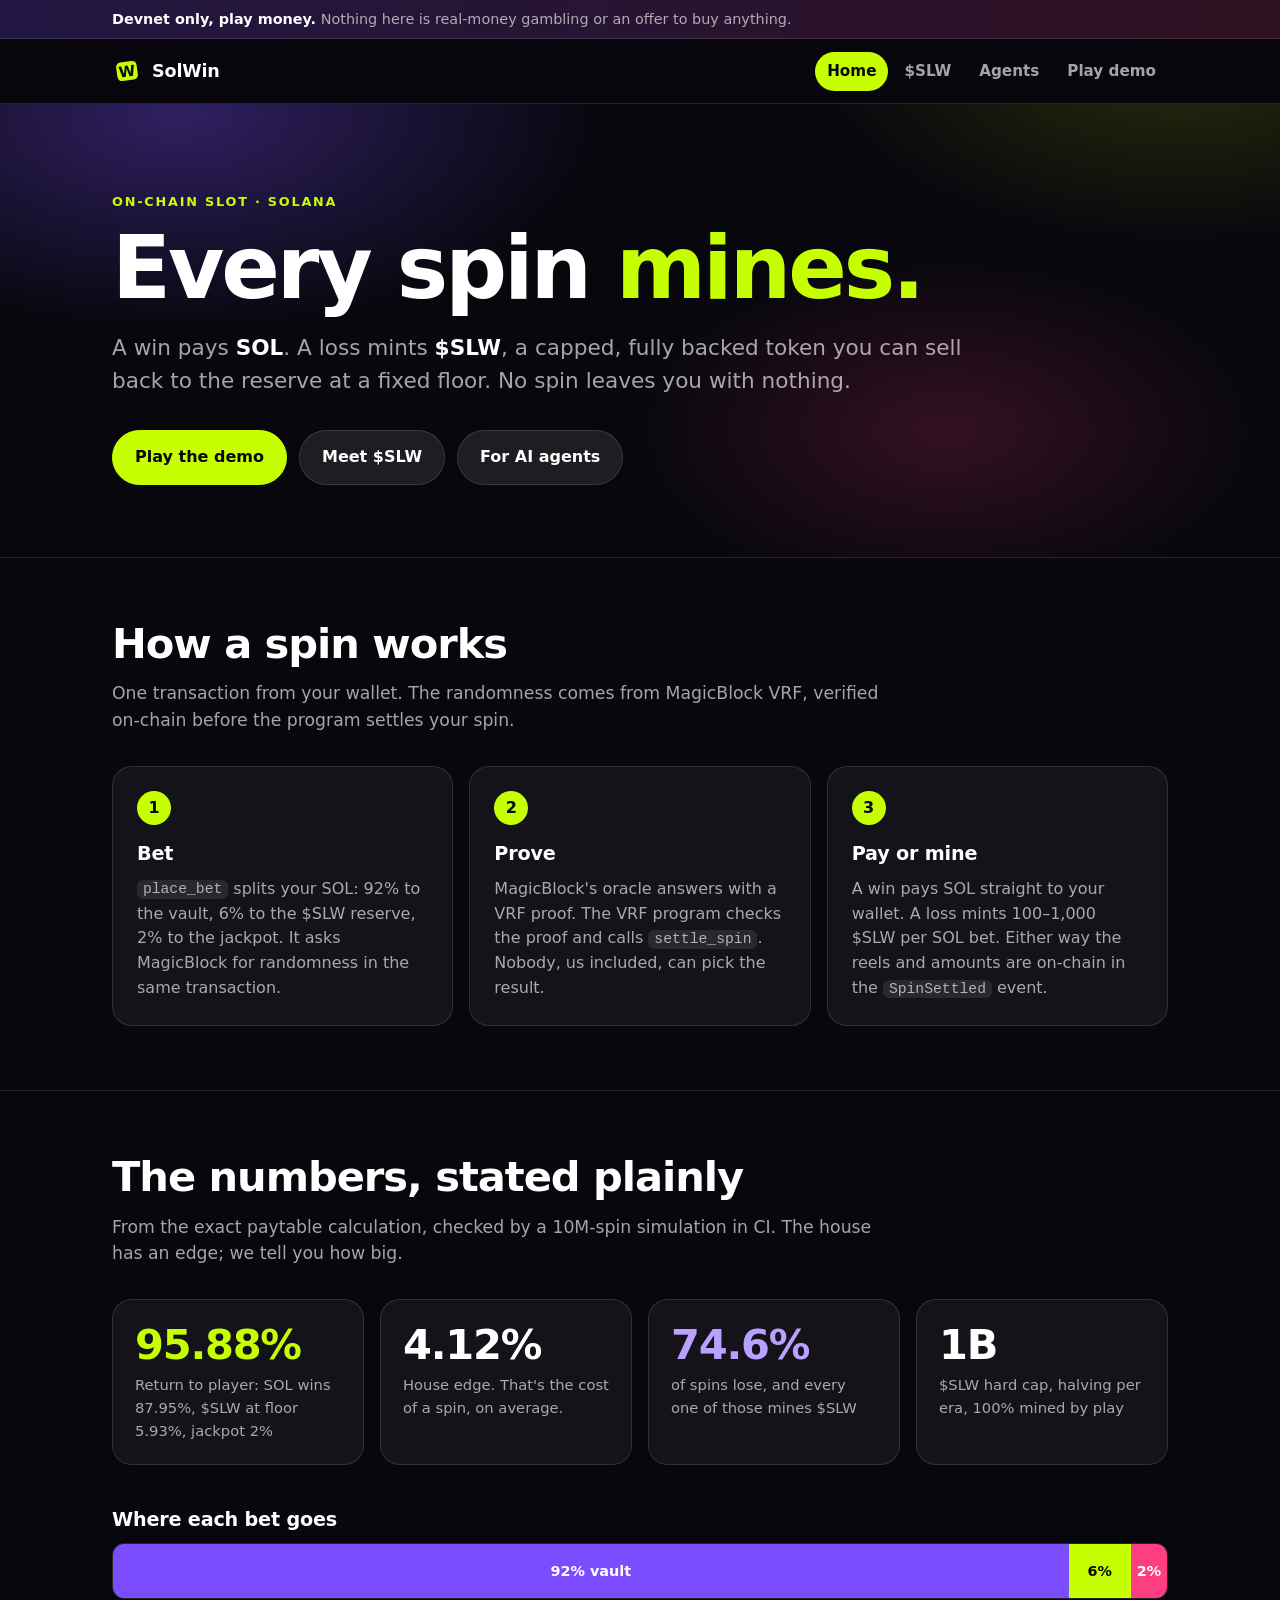
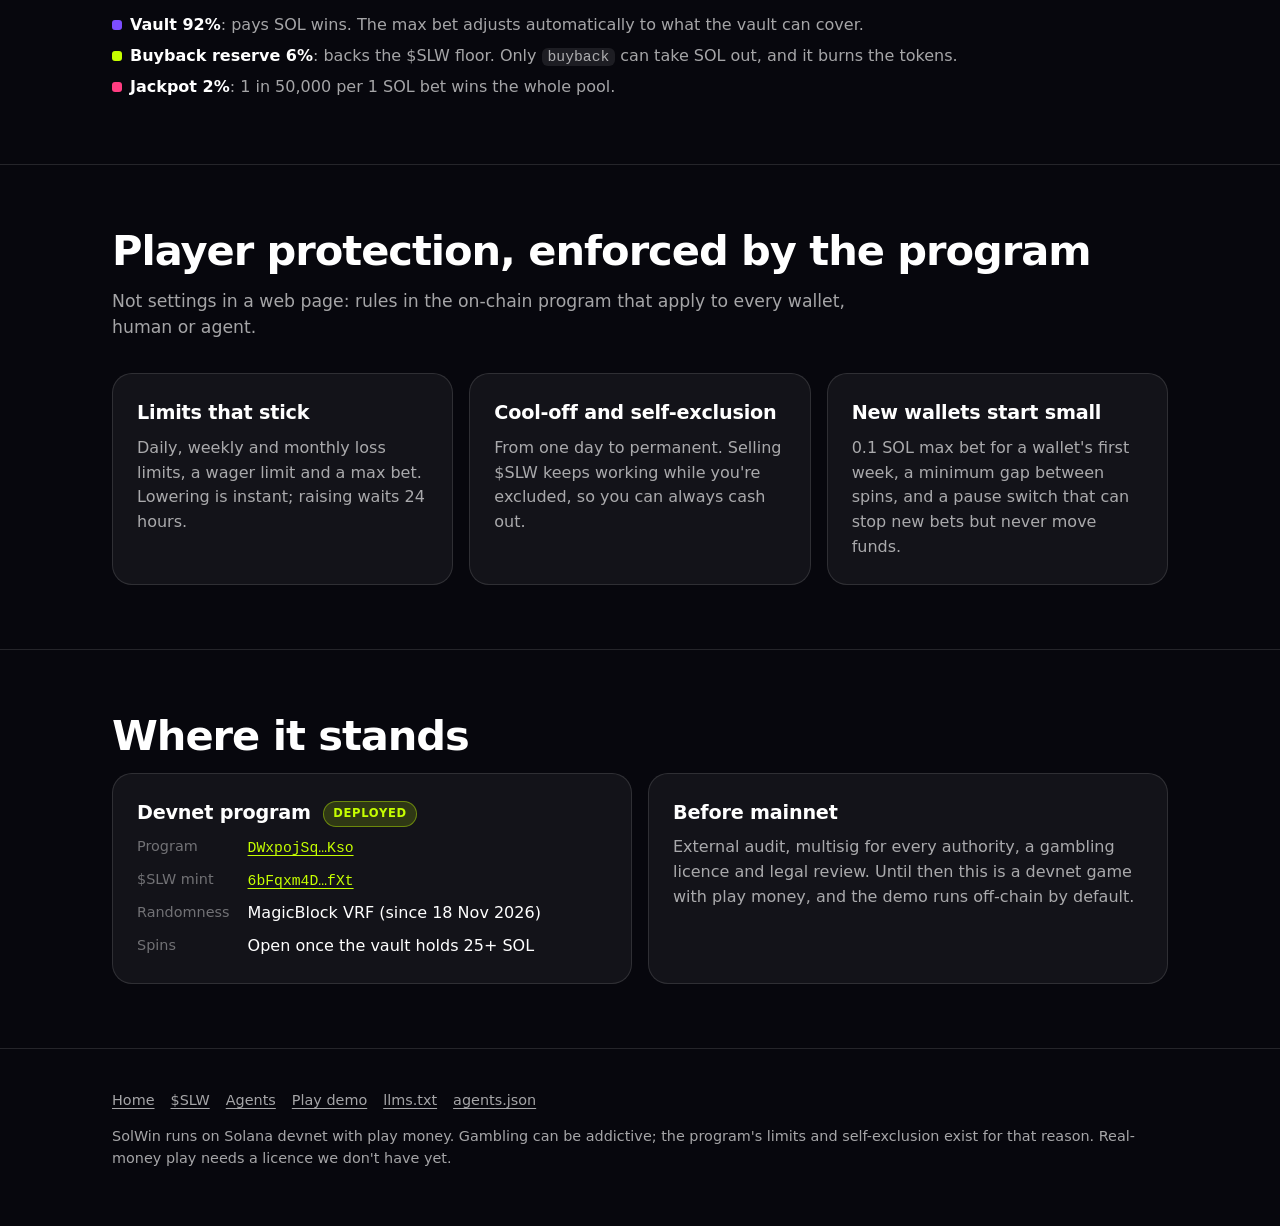
==== index.html @ e2850c78 "Publish site (source 4908f3ce13cc37ffd0c1a1c1e9f17c0793a8e800)" ====
<!doctype html>
<html lang="en">
<head>
  <meta charset="utf-8">
  <meta name="viewport" content="width=device-width, initial-scale=1">
  <meta http-equiv="Content-Security-Policy" content="default-src 'none'; script-src 'self'; style-src 'self'; img-src 'self' data:; connect-src https://api.devnet.solana.com; manifest-src 'self'; base-uri 'none'; form-action 'none'; object-src 'none'">
  <meta name="referrer" content="no-referrer">
  <title>SolWin: every spin mines</title>
  <meta name="description" content="SolWin is an on-chain Solana slot where no spin is wasted: every spin pays SOL or mines the $SLW token. Provably random with MagicBlock VRF. Devnet, play money.">
  <meta name="theme-color" content="#07070d">
  <link rel="icon" type="image/svg+xml" href="assets/solwin-mark.svg">
  <link rel="stylesheet" href="assets/style.css">
</head>
<body>
  <a class="skip" href="#main">Skip to content</a>
  <div class="banner"><div class="wrap"><strong>Devnet only, play money.</strong> Nothing here is real-money gambling or an offer to buy anything.</div></div>
  <header class="site-header">
    <div class="wrap">
      <a class="brand" href="./"><img src="assets/solwin-mark.svg" alt="" width="30" height="30">SolWin</a>
      <nav class="nav" aria-label="Main">
        <a href="./" aria-current="page">Home</a>
        <a href="slw.html">$SLW</a>
        <a href="agents.html">Agents</a>
        <a href="play/">Play demo</a>
      </nav>
    </div>
  </header>

  <main id="main">
    <section class="hero">
      <div class="wrap">
        <p class="eyebrow">On-chain slot · Solana</p>
        <h1>Every spin <span class="hl">mines.</span></h1>
        <p class="lede">A win pays <strong>SOL</strong>. A loss mints <strong>$SLW</strong>, a capped, fully backed token you can sell back to the reserve at a fixed floor. No spin leaves you with nothing.</p>
        <div class="cta">
          <a class="btn primary" href="play/">Play the demo</a>
          <a class="btn" href="slw.html">Meet $SLW</a>
          <a class="btn" href="agents.html">For AI agents</a>
        </div>
      </div>
    </section>

    <section aria-labelledby="how">
      <div class="wrap">
        <h2 id="how">How a spin works</h2>
        <p class="section-lede">One transaction from your wallet. The randomness comes from MagicBlock VRF, verified on-chain before the program settles your spin.</p>
        <div class="grid three">
          <div class="card"><span class="step">1</span><h3>Bet</h3><p><code>place_bet</code> splits your SOL: 92% to the vault, 6% to the $SLW reserve, 2% to the jackpot. It asks MagicBlock for randomness in the same transaction.</p></div>
          <div class="card"><span class="step">2</span><h3>Prove</h3><p>MagicBlock's oracle answers with a VRF proof. The VRF program checks the proof and calls <code>settle_spin</code>. Nobody, us included, can pick the result.</p></div>
          <div class="card"><span class="step">3</span><h3>Pay or mine</h3><p>A win pays SOL straight to your wallet. A loss mints 100–1,000 $SLW per SOL bet. Either way the reels and amounts are on-chain in the <code>SpinSettled</code> event.</p></div>
        </div>
      </div>
    </section>

    <section aria-labelledby="numbers">
      <div class="wrap">
        <h2 id="numbers">The numbers, stated plainly</h2>
        <p class="section-lede">From the exact paytable calculation, checked by a 10M-spin simulation in CI. The house has an edge; we tell you how big.</p>
        <div class="grid four">
          <div class="stat"><div class="value lime">95.88%</div><div class="label">Return to player: SOL wins 87.95%, $SLW at floor 5.93%, jackpot 2%</div></div>
          <div class="stat"><div class="value">4.12%</div><div class="label">House edge. That's the cost of a spin, on average.</div></div>
          <div class="stat"><div class="value violet">74.6%</div><div class="label">of spins lose, and every one of those mines $SLW</div></div>
          <div class="stat"><div class="value">1B</div><div class="label">$SLW hard cap, halving per era, 100% mined by play</div></div>
        </div>

        <h3 class="split-title">Where each bet goes</h3>
        <div class="split" role="img" aria-label="Bet split: 92% vault, 6% buyback reserve, 2% jackpot">
          <span class="vault">92% vault</span><span class="reserve">6%</span><span class="jackpot">2%</span>
        </div>
        <ul class="legend-list">
          <li><span class="dot vault"></span><b>Vault 92%</b>: pays SOL wins. The max bet adjusts automatically to what the vault can cover.</li>
          <li><span class="dot reserve"></span><b>Buyback reserve 6%</b>: backs the $SLW floor. Only <code>buyback</code> can take SOL out, and it burns the tokens.</li>
          <li><span class="dot jackpot"></span><b>Jackpot 2%</b>: 1 in 50,000 per 1 SOL bet wins the whole pool.</li>
        </ul>
      </div>
    </section>

    <section aria-labelledby="protect">
      <div class="wrap">
        <h2 id="protect">Player protection, enforced by the program</h2>
        <p class="section-lede">Not settings in a web page: rules in the on-chain program that apply to every wallet, human or agent.</p>
        <div class="grid three">
          <div class="card"><h3>Limits that stick</h3><p>Daily, weekly and monthly loss limits, a wager limit and a max bet. Lowering is instant; raising waits 24 hours.</p></div>
          <div class="card"><h3>Cool-off and self-exclusion</h3><p>From one day to permanent. Selling $SLW keeps working while you're excluded, so you can always cash out.</p></div>
          <div class="card"><h3>New wallets start small</h3><p>0.1 SOL max bet for a wallet's first week, a minimum gap between spins, and a pause switch that can stop new bets but never move funds.</p></div>
        </div>
      </div>
    </section>

    <section aria-labelledby="status">
      <div class="wrap">
        <h2 id="status">Where it stands</h2>
        <div class="grid two">
          <div class="card">
            <h3>Devnet program <span class="badge live">Deployed</span></h3>
            <dl class="kv">
              <dt>Program</dt><dd><a class="mono" href="https://explorer.solana.com/address/DWxpojSqhShEiLhCqKWmjvAkQYdpBjwpxtVCbeSa2Kso?cluster=devnet" rel="noopener noreferrer">DWxpojSq…Kso</a></dd>
              <dt>$SLW mint</dt><dd><a class="mono" href="https://explorer.solana.com/address/6bFqxm4DhCweQsRRYokk9Hpmwtkmk7rdWdSikphg5fXt?cluster=devnet" rel="noopener noreferrer">6bFqxm4D…fXt</a></dd>
              <dt>Randomness</dt><dd>MagicBlock VRF (since 18 Nov 2026)</dd>
              <dt>Spins</dt><dd>Open once the vault holds 25+ SOL</dd>
            </dl>
          </div>
          <div class="card">
            <h3>Before mainnet</h3>
            <p>External audit, multisig for every authority, a gambling licence and legal review. Until then this is a devnet game with play money, and the demo runs off-chain by default.</p>
          </div>
        </div>
      </div>
    </section>
  </main>

  <footer class="site-footer">
    <div class="wrap">
      <nav aria-label="Footer"><a href="./">Home</a><a href="slw.html">$SLW</a><a href="agents.html">Agents</a><a href="play/">Play demo</a><a href="llms.txt">llms.txt</a><a href="agents.json">agents.json</a></nav>
      <p>SolWin runs on Solana devnet with play money. Gambling can be addictive; the program's limits and self-exclusion exist for that reason. Real-money play needs a licence we don't have yet.</p>
    </div>
  </footer>
</body>
</html>
---- assets/style.css ----
/* SolWin site. Same tokens as the app (src/index.css). System fonts only:
   no third-party requests, so the Content-Security-Policy can stay 'self'. */
:root {
    --bg: #07070d;
    --bg-2: #0e0e18;
    --ink: #ffffff;
    --muted: rgba(255, 255, 255, 0.64);
    --faint: rgba(255, 255, 255, 0.4);
    --glass: rgba(255, 255, 255, 0.05);
    --glass-strong: rgba(255, 255, 255, 0.09);
    --stroke: rgba(255, 255, 255, 0.12);

    --lime: #c6ff00;
    --pink: #ff3d81;
    --violet: #7c4dff;
    --violet-ink: #b9a2ff;
    --cyan: #00e5ff;
    --yellow: #ffd60a;

    --font: 'Segoe UI Variable Display', 'SF Pro Display', system-ui, -apple-system, 'Segoe UI', Roboto, 'Helvetica Neue', Arial, sans-serif;
    --mono: ui-monospace, 'Cascadia Code', 'SF Mono', Menlo, Consolas, monospace;

    --radius-lg: 28px;
    --radius-md: 20px;
    --radius-sm: 12px;
    --wrap: 1120px;

    color-scheme: dark;
}

* { margin: 0; padding: 0; box-sizing: border-box; }

html { scroll-behavior: smooth; }
@media (prefers-reduced-motion: reduce) { html { scroll-behavior: auto; } }

body {
    font-family: var(--font);
    background: var(--bg);
    color: var(--ink);
    line-height: 1.55;
    -webkit-font-smoothing: antialiased;
    overflow-x: hidden;
}

a { color: var(--lime); text-underline-offset: 3px; }
a:hover { color: #e2ff7a; }
:focus-visible { outline: 3px solid var(--lime); outline-offset: 3px; border-radius: 4px; }

code, pre, .mono { font-family: var(--mono); font-size: 0.92em; }
code { background: var(--glass-strong); padding: 0.1em 0.4em; border-radius: 6px; overflow-wrap: anywhere; }
pre {
    background: var(--bg-2);
    border: 1px solid var(--stroke);
    border-radius: var(--radius-sm);
    padding: 16px 18px;
    overflow-x: auto;
    line-height: 1.5;
}
pre code { background: none; padding: 0; overflow-wrap: normal; }

.wrap { max-width: var(--wrap); margin: 0 auto; padding: 0 16px; }
@media (min-width: 720px) { .wrap { padding: 0 32px; } }

.skip { position: absolute; left: -9999px; top: 8px; background: var(--lime); color: var(--bg); padding: 8px 14px; border-radius: 8px; z-index: 10; }
.skip:focus { left: 8px; }

/* ---- Header ---- */
.site-header {
    position: sticky; top: 0; z-index: 5;
    background: rgba(7, 7, 13, 0.82);
    backdrop-filter: blur(12px);
    -webkit-backdrop-filter: blur(12px);
    border-bottom: 1px solid var(--stroke);
}
.site-header .wrap { display: flex; align-items: center; gap: 16px; min-height: 64px; flex-wrap: wrap; }
.brand { display: flex; align-items: center; gap: 10px; color: var(--ink); text-decoration: none; font-weight: 800; letter-spacing: -0.01em; font-size: 1.1rem; }
.brand img { width: 30px; height: 30px; }
.nav { display: flex; gap: 4px; margin-left: auto; flex-wrap: wrap; }
.nav a { color: var(--muted); text-decoration: none; padding: 8px 12px; border-radius: 999px; font-weight: 600; font-size: 0.95rem; }
.nav a:hover { color: var(--ink); background: var(--glass-strong); }
.nav a[aria-current="page"] { color: var(--bg); background: var(--lime); }
@media (max-width: 560px) {
    .site-header .wrap { padding-top: 8px; padding-bottom: 8px; }
    .nav { margin-left: 0; width: 100%; }
    .nav a { padding: 6px 10px; font-size: 0.9rem; }
}

.banner {
    background: linear-gradient(90deg, rgba(124, 77, 255, 0.22), rgba(255, 61, 129, 0.16));
    border-bottom: 1px solid var(--stroke);
    font-size: 0.9rem;
    color: var(--muted);
}
.banner .wrap { padding-top: 8px; padding-bottom: 8px; }
.banner strong { color: var(--ink); }

/* ---- Hero ---- */
.hero { position: relative; padding: 88px 0 72px; overflow: hidden; }
.hero::before {
    content: ""; position: absolute; inset: -40% -10% auto -10%; height: 140%;
    background:
        radial-gradient(40% 50% at 20% 30%, rgba(124, 77, 255, 0.35), transparent 70%),
        radial-gradient(35% 45% at 85% 20%, rgba(198, 255, 0, 0.16), transparent 70%),
        radial-gradient(30% 40% at 70% 80%, rgba(255, 61, 129, 0.18), transparent 70%);
    pointer-events: none;
}
.hero .wrap { position: relative; }
.eyebrow { text-transform: uppercase; letter-spacing: 0.14em; font-size: 0.8rem; font-weight: 700; color: var(--lime); }
h1 { font-size: clamp(2.6rem, 8vw, 5.4rem); line-height: 0.98; letter-spacing: -0.035em; font-weight: 900; margin: 14px 0 20px; }
h1 .hl { color: var(--lime); }
.lede { font-size: clamp(1.1rem, 2.2vw, 1.35rem); color: var(--muted); max-width: 40em; }
.lede strong { color: var(--ink); }
.cta { display: flex; gap: 12px; flex-wrap: wrap; margin-top: 32px; }
.btn {
    display: inline-flex; align-items: center; gap: 8px;
    padding: 14px 22px; border-radius: 999px; font-weight: 800; text-decoration: none;
    border: 1px solid var(--stroke); color: var(--ink); background: var(--glass-strong);
}
.btn:hover { color: var(--ink); background: rgba(255, 255, 255, 0.14); }
.btn.primary { background: var(--lime); color: var(--bg); border-color: var(--lime); }
.btn.primary:hover { background: #d8ff4d; color: var(--bg); }

.hero-split { display: grid; gap: 40px; align-items: center; }
@media (min-width: 880px) { .hero-split { grid-template-columns: 1.5fr 1fr; } }
.hero-mark { width: min(320px, 70vw); justify-self: center; filter: drop-shadow(0 20px 60px rgba(198, 255, 0, 0.25)); }

/* ---- Sections ---- */
section { padding: 64px 0; }
section + section { border-top: 1px solid var(--stroke); }
h2 { font-size: clamp(1.8rem, 4vw, 2.6rem); line-height: 1.08; letter-spacing: -0.025em; font-weight: 850; margin-bottom: 14px; }
h3 { font-size: 1.2rem; font-weight: 800; letter-spacing: -0.01em; margin-bottom: 8px; }
.section-lede { color: var(--muted); max-width: 46em; margin-bottom: 32px; font-size: 1.08rem; }
p + p { margin-top: 12px; }
.muted { color: var(--muted); }
.spaced { margin-top: 28px; }
.spaced-grid { margin-top: 24px; }
.split-title { margin-top: 40px; }
.card .spaced { margin-top: 18px; }
pre + .spaced-grid, h3.spaced + pre { margin-top: 12px; }
.small { font-size: 0.9rem; }

.grid { display: grid; gap: 16px; }
@media (min-width: 640px) { .grid.two { grid-template-columns: repeat(2, 1fr); } .grid.three, .grid.four { grid-template-columns: repeat(2, 1fr); } }
@media (min-width: 960px) { .grid.three { grid-template-columns: repeat(3, 1fr); } .grid.four { grid-template-columns: repeat(4, 1fr); } }

.card {
    background: var(--glass);
    border: 1px solid var(--stroke);
    border-radius: var(--radius-md);
    padding: 24px;
}
.card p { color: var(--muted); }
.card .step { display: inline-grid; place-items: center; width: 34px; height: 34px; border-radius: 50%; background: var(--lime); color: var(--bg); font-weight: 900; margin-bottom: 14px; }

.stat { background: var(--glass); border: 1px solid var(--stroke); border-radius: var(--radius-md); padding: 22px; }
.stat .value { font-size: clamp(1.9rem, 4vw, 2.6rem); font-weight: 900; letter-spacing: -0.03em; line-height: 1.1; font-variant-numeric: tabular-nums; }
.stat .value.lime { color: var(--lime); }
.stat .value.violet { color: var(--violet-ink); }
.stat .label { color: var(--muted); font-size: 0.92rem; margin-top: 6px; }

/* Bet split bar */
.split { display: flex; height: 56px; border-radius: var(--radius-sm); overflow: hidden; border: 1px solid var(--stroke); margin: 8px 0 14px; }
.split span { display: flex; align-items: center; justify-content: center; font-weight: 800; font-size: 0.9rem; white-space: nowrap; }
.split .vault { flex: 92; background: var(--violet); }
.split .reserve { flex: 6; background: var(--lime); color: var(--bg); min-width: 44px; }
.split .jackpot { flex: 2; background: var(--pink); min-width: 36px; }
.legend-list { list-style: none; display: grid; gap: 6px; color: var(--muted); }
.legend-list b { color: var(--ink); }
.dot { display: inline-block; width: 10px; height: 10px; border-radius: 3px; margin-right: 8px; vertical-align: 0; }
.dot.vault { background: var(--violet); } .dot.reserve { background: var(--lime); } .dot.jackpot { background: var(--pink); }

/* Tables */
.table-wrap { overflow-x: auto; border: 1px solid var(--stroke); border-radius: var(--radius-sm); }
table { width: 100%; border-collapse: collapse; font-size: 0.95rem; }
th, td { text-align: left; padding: 12px 14px; border-bottom: 1px solid var(--stroke); vertical-align: top; }
th { color: var(--faint); font-weight: 700; font-size: 0.8rem; text-transform: uppercase; letter-spacing: 0.06em; background: var(--glass); }
tr:last-child td { border-bottom: 0; }
td.num, th.num { text-align: right; font-variant-numeric: tabular-nums; white-space: nowrap; }

/* Status badges */
.badge { display: inline-block; font-size: 0.72rem; font-weight: 800; letter-spacing: 0.06em; text-transform: uppercase; padding: 3px 9px; border-radius: 999px; vertical-align: 2px; margin-left: 6px; }
.badge.live { background: rgba(198, 255, 0, 0.16); color: var(--lime); border: 1px solid rgba(198, 255, 0, 0.4); }
.badge.proposed { background: rgba(124, 77, 255, 0.18); color: var(--violet-ink); border: 1px solid rgba(124, 77, 255, 0.45); }
.badge.no { background: rgba(255, 61, 129, 0.14); color: #ff8fb4; border: 1px solid rgba(255, 61, 129, 0.4); }

.job { display: flex; flex-direction: column; gap: 10px; }
.job .earn { margin-top: auto; padding-top: 12px; border-top: 1px solid var(--stroke); color: var(--ink); font-size: 0.95rem; }
.job .earn b { color: var(--lime); }

/* Charts (inline SVG; colours from currentColor and classes) */
.chart { width: 100%; height: auto; display: block; }
.chart .bar-lime { fill: var(--lime); }
.chart .bar-violet { fill: var(--violet); }
.chart .axis { stroke: var(--stroke); stroke-width: 1; }
.chart .lbl { fill: var(--muted); font-size: 13px; font-family: var(--font); }
.chart .val { fill: var(--ink); font-size: 13px; font-weight: 700; font-family: var(--font); }
.chart-card h3 { margin-bottom: 4px; }
.chart-card .muted { margin-bottom: 14px; }

/* Formula / callouts */
.callout { border-left: 4px solid var(--lime); background: var(--glass); padding: 18px 20px; border-radius: 0 var(--radius-sm) var(--radius-sm) 0; }
.callout.warn { border-left-color: var(--pink); }
.callout p { color: var(--muted); }
.callout strong { color: var(--ink); }

.kv { display: grid; grid-template-columns: max-content 1fr; gap: 8px 18px; }
.kv dt { color: var(--faint); font-size: 0.9rem; }
.kv dd { overflow-wrap: anywhere; }
@media (max-width: 520px) { .kv { grid-template-columns: 1fr; gap: 2px; } .kv dd { margin-bottom: 10px; } }

/* Live panel */
.live-head { display: flex; align-items: center; gap: 10px; flex-wrap: wrap; margin-bottom: 16px; }
.pulse { width: 10px; height: 10px; border-radius: 50%; background: var(--faint); }
.pulse.ok { background: var(--lime); box-shadow: 0 0 0 0 rgba(198, 255, 0, 0.6); animation: pulse 2s infinite; }
.pulse.err { background: var(--pink); }
@keyframes pulse { 0% { box-shadow: 0 0 0 0 rgba(198, 255, 0, 0.5); } 70% { box-shadow: 0 0 0 10px rgba(198, 255, 0, 0); } 100% { box-shadow: 0 0 0 0 rgba(198, 255, 0, 0); } }
@media (prefers-reduced-motion: reduce) { .pulse.ok { animation: none; } }

/* Footer */
.site-footer { border-top: 1px solid var(--stroke); padding: 40px 0 56px; color: var(--muted); font-size: 0.9rem; }
.site-footer .wrap { display: grid; gap: 14px; }
.site-footer nav { display: flex; gap: 16px; flex-wrap: wrap; }
.site-footer a { color: var(--muted); }
.site-footer a:hover { color: var(--ink); }
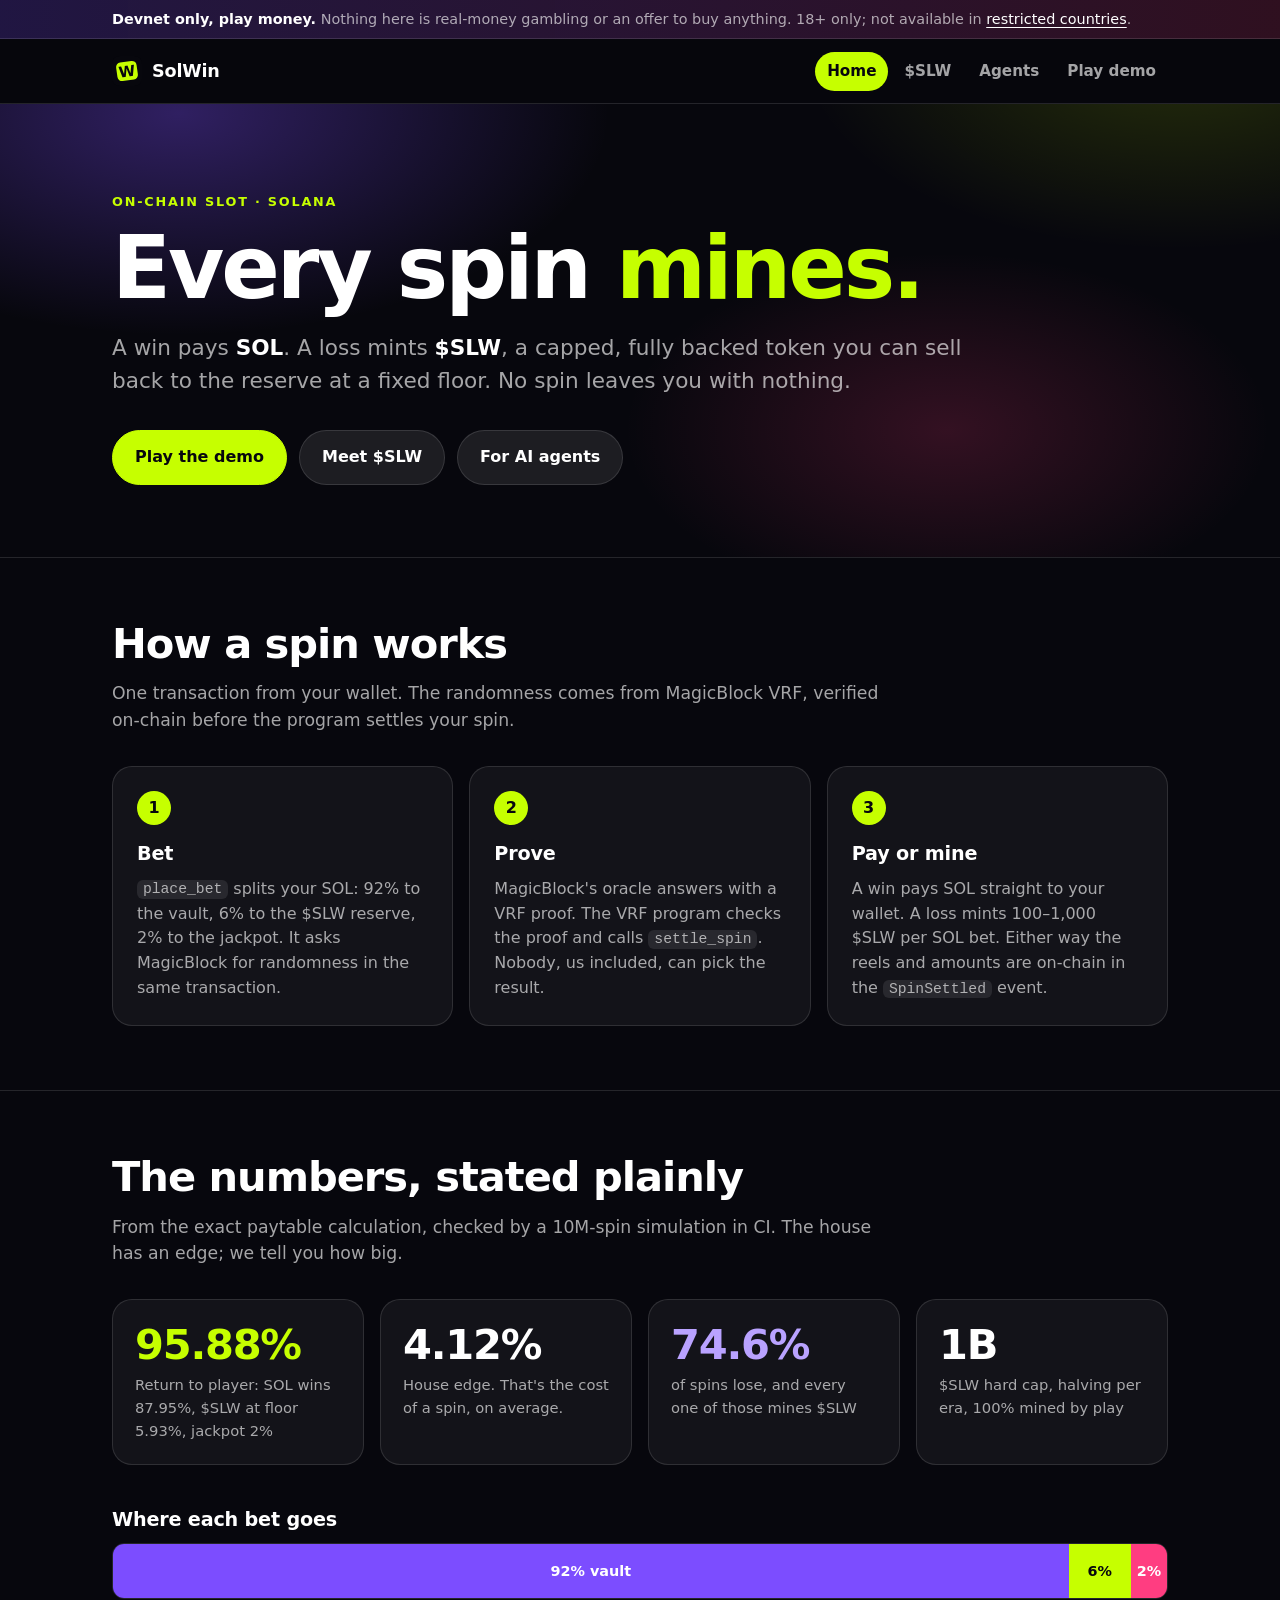
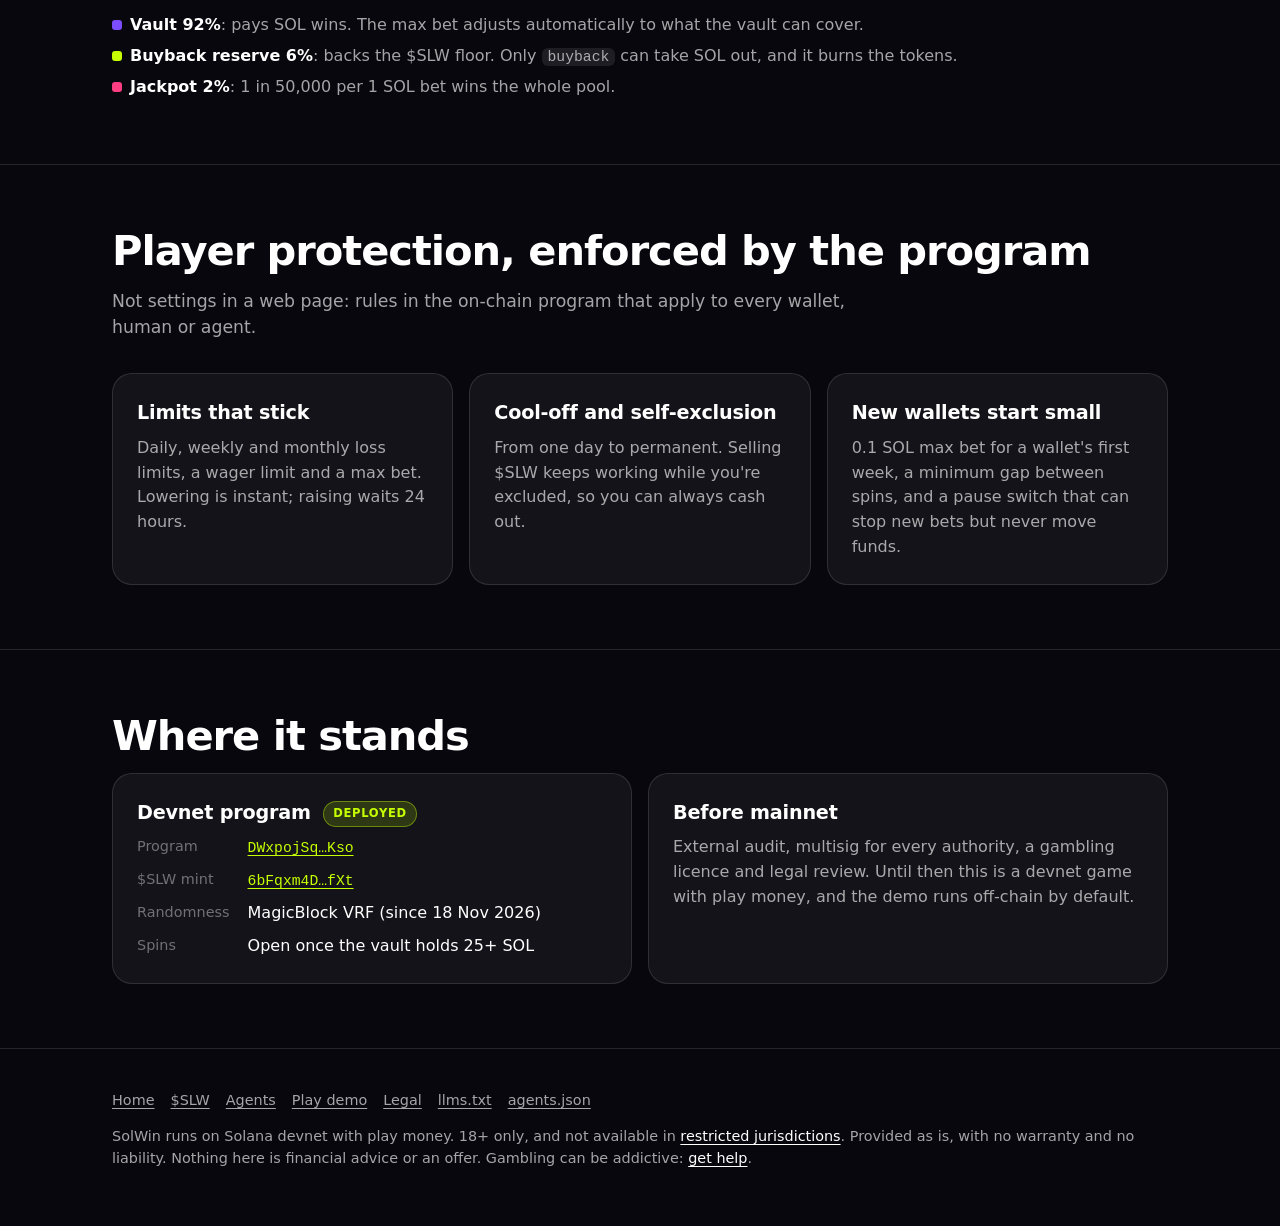
==== commit 66a674f0: "Publish site (source 887e8b6c2a438e7f74894eb4eba171ce677df3a9)" ====
--- a/index.html
+++ b/index.html
@@ -13,7 +13,7 @@
 </head>
 <body>
   <a class="skip" href="#main">Skip to content</a>
-  <div class="banner"><div class="wrap"><strong>Devnet only, play money.</strong> Nothing here is real-money gambling or an offer to buy anything.</div></div>
+  <div class="banner"><div class="wrap"><strong>Devnet only, play money.</strong> Nothing here is real-money gambling or an offer to buy anything. 18+ only; not available in <a href="legal.html#restricted">restricted countries</a>.</div></div>
   <header class="site-header">
     <div class="wrap">
       <a class="brand" href="./"><img src="assets/solwin-mark.svg" alt="" width="30" height="30">SolWin</a>
@@ -111,8 +111,8 @@
 
   <footer class="site-footer">
     <div class="wrap">
-      <nav aria-label="Footer"><a href="./">Home</a><a href="slw.html">$SLW</a><a href="agents.html">Agents</a><a href="play/">Play demo</a><a href="llms.txt">llms.txt</a><a href="agents.json">agents.json</a></nav>
-      <p>SolWin runs on Solana devnet with play money. Gambling can be addictive; the program's limits and self-exclusion exist for that reason. Real-money play needs a licence we don't have yet.</p>
+      <nav aria-label="Footer"><a href="./">Home</a><a href="slw.html">$SLW</a><a href="agents.html">Agents</a><a href="play/">Play demo</a><a href="legal.html">Legal</a><a href="llms.txt">llms.txt</a><a href="agents.json">agents.json</a></nav>
+      <p>SolWin runs on Solana devnet with play money. 18+ only, and not available in <a href="legal.html#restricted">restricted jurisdictions</a>. Provided as is, with no warranty and no liability. Nothing here is financial advice or an offer. Gambling can be addictive: <a href="legal.html#help">get help</a>.</p>
     </div>
   </footer>
 </body>
--- a/assets/style.css
+++ b/assets/style.css
@@ -222,3 +222,19 @@
 .site-footer nav { display: flex; gap: 16px; flex-wrap: wrap; }
 .site-footer a { color: var(--muted); }
 .site-footer a:hover { color: var(--ink); }
+
+/* Legal page */
+.hero-compact { padding: 64px 0 40px; }
+.legal > * { max-width: 820px; }
+.legal h2 { font-size: clamp(1.4rem, 3vw, 1.8rem); margin: 44px 0 12px; scroll-margin-top: 90px; }
+.legal h2:first-child { margin-top: 0; }
+.legal ul { padding-left: 1.3em; display: grid; gap: 8px; color: var(--muted); }
+.legal li strong, .legal p strong { color: var(--ink); }
+.legal > p { color: var(--muted); }
+.legal p + ul, .legal ul + p { margin-top: 12px; }
+.legal .callout p + p { margin-top: 10px; }
+.toc { display: flex; flex-wrap: wrap; gap: 8px; margin-top: 24px; }
+.toc a { font-size: 0.9rem; padding: 6px 12px; border-radius: 999px; border: 1px solid var(--stroke); background: var(--glass); color: var(--muted); text-decoration: none; }
+.toc a:hover { color: var(--ink); background: var(--glass-strong); }
+.banner a { color: var(--ink); }
+.site-footer p a { color: var(--ink); }
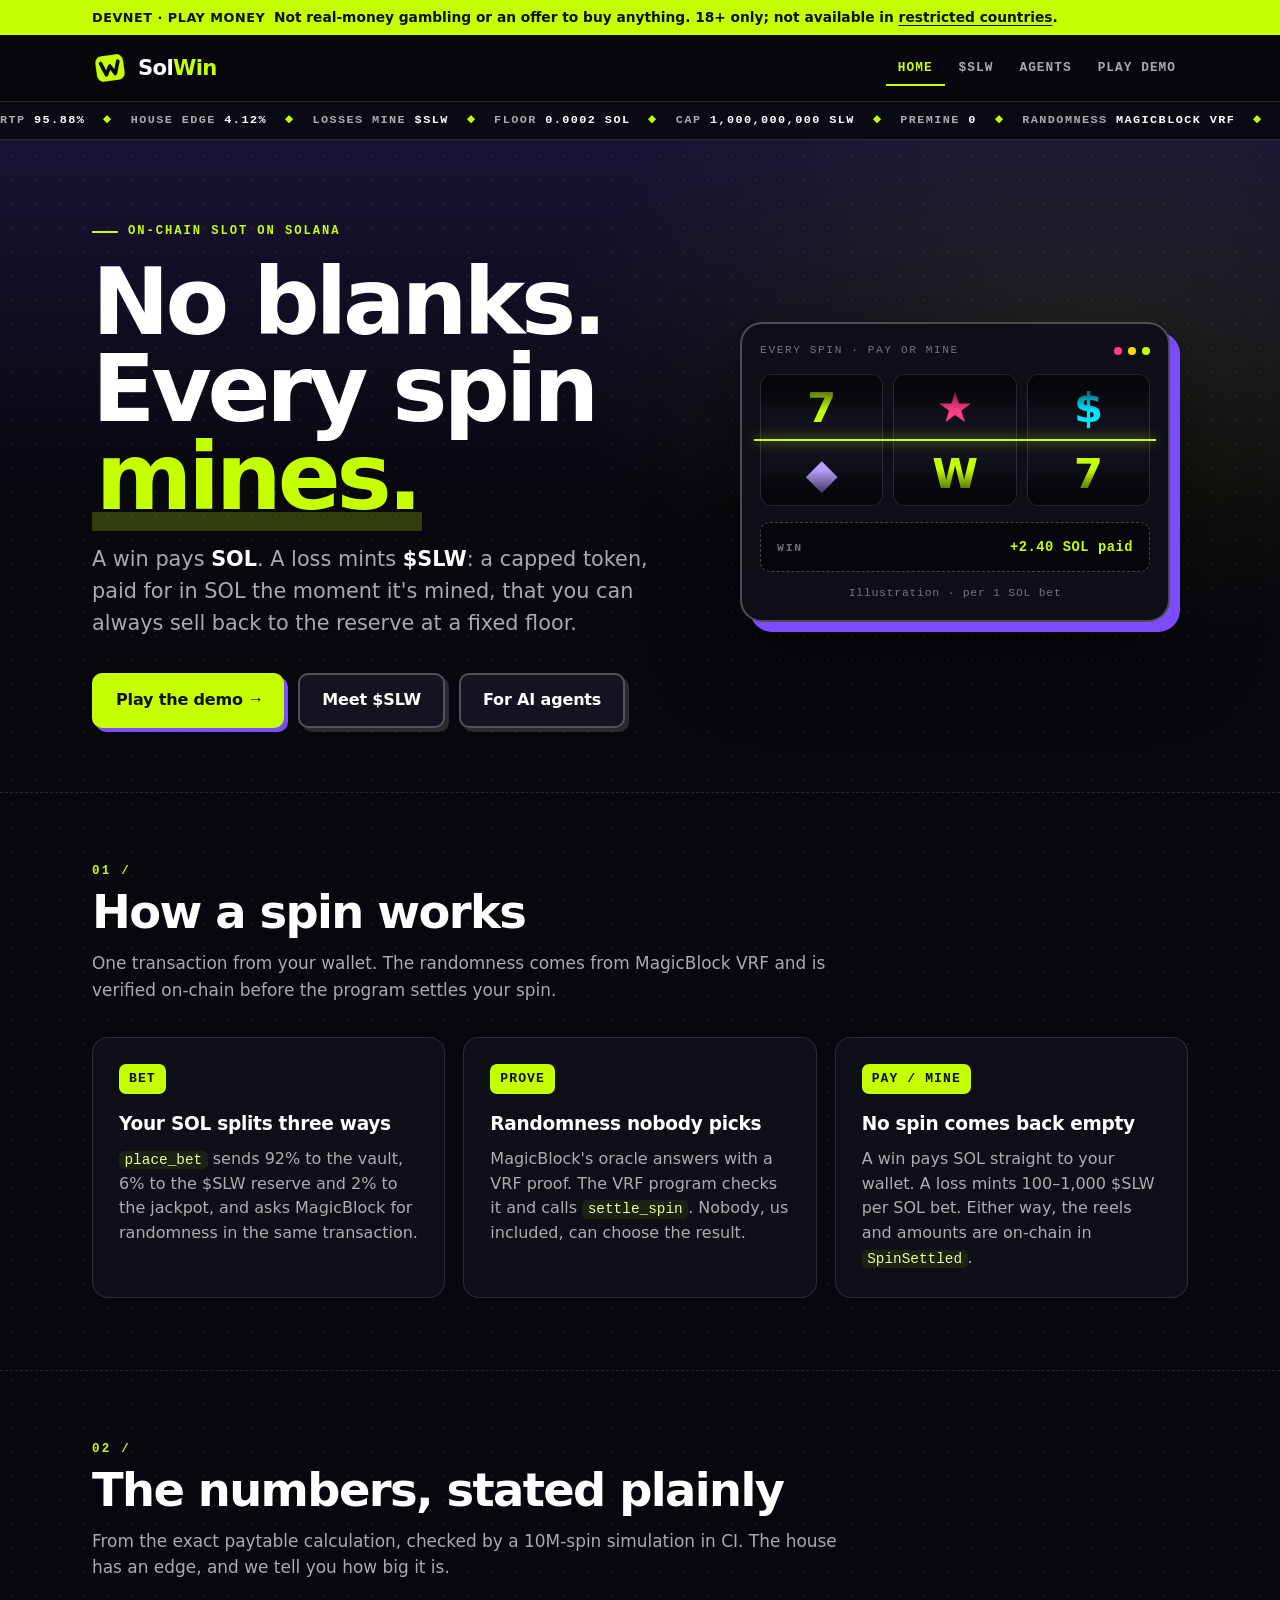
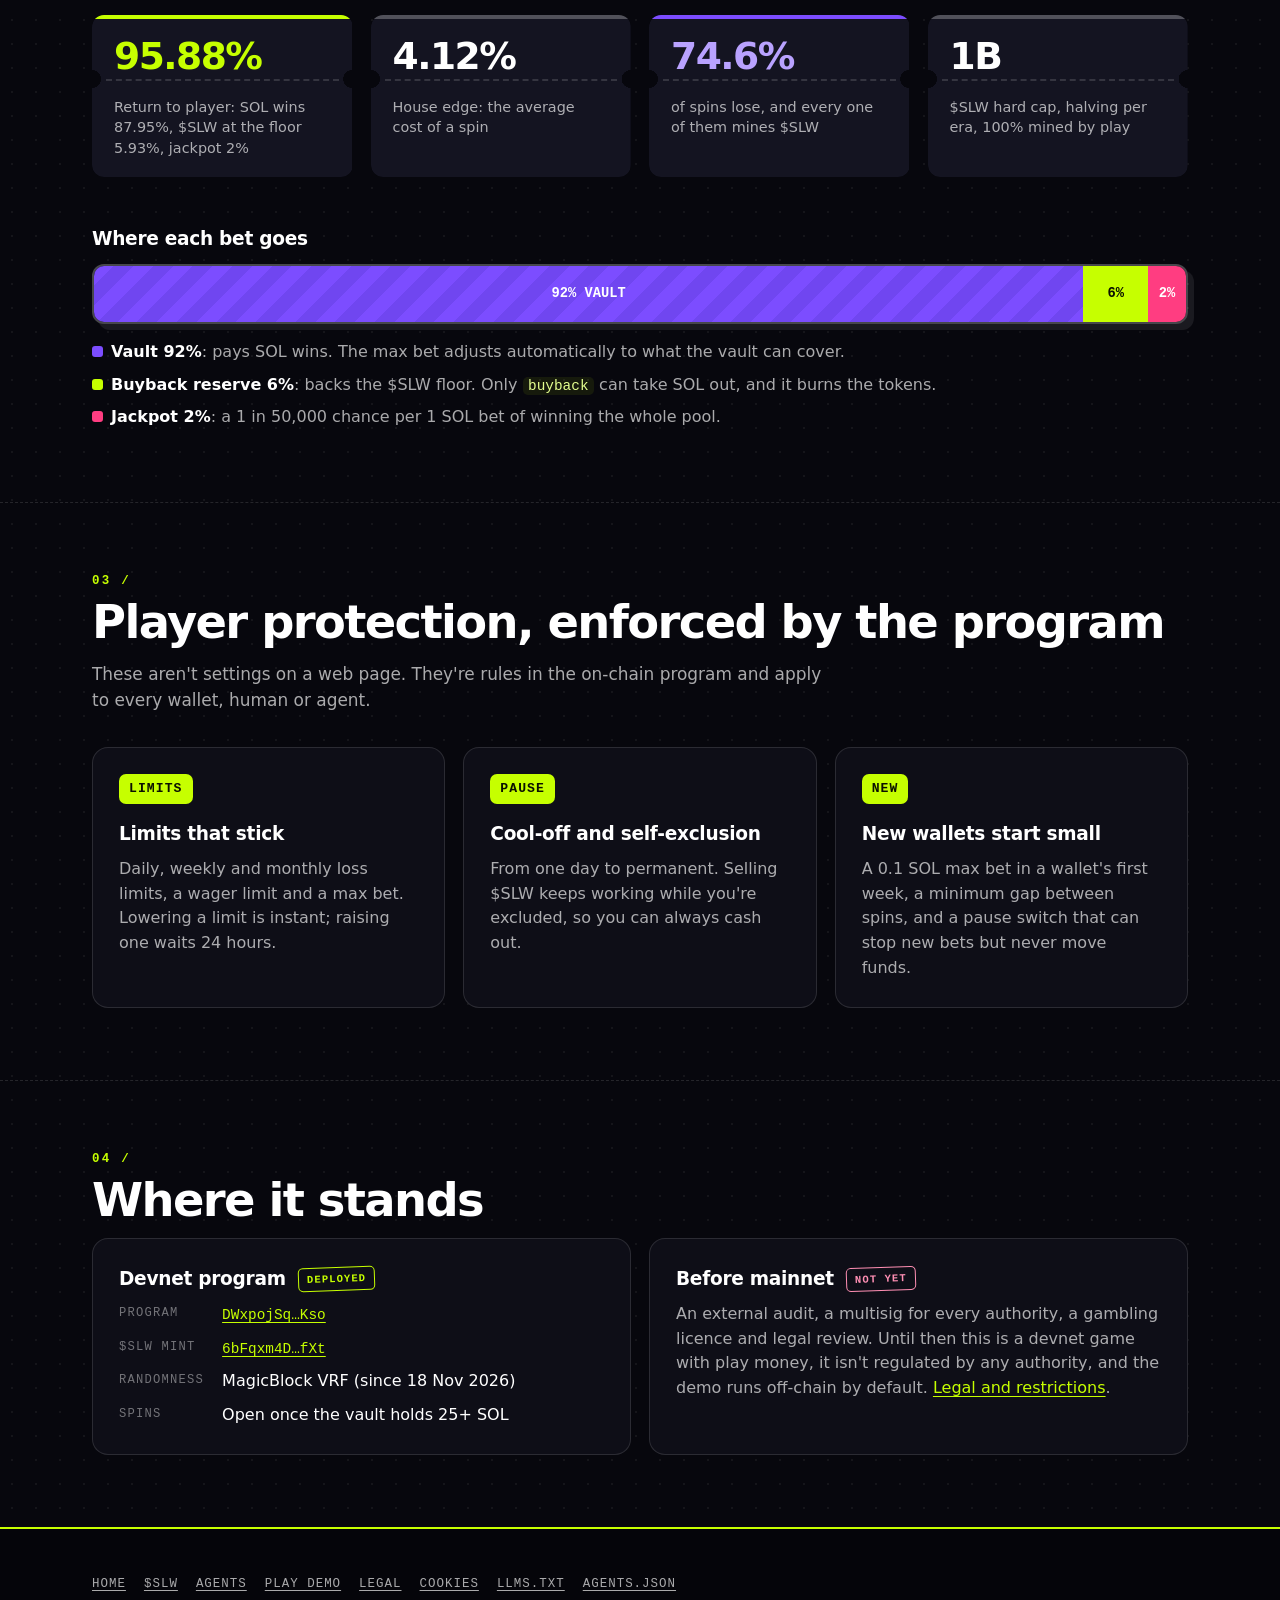
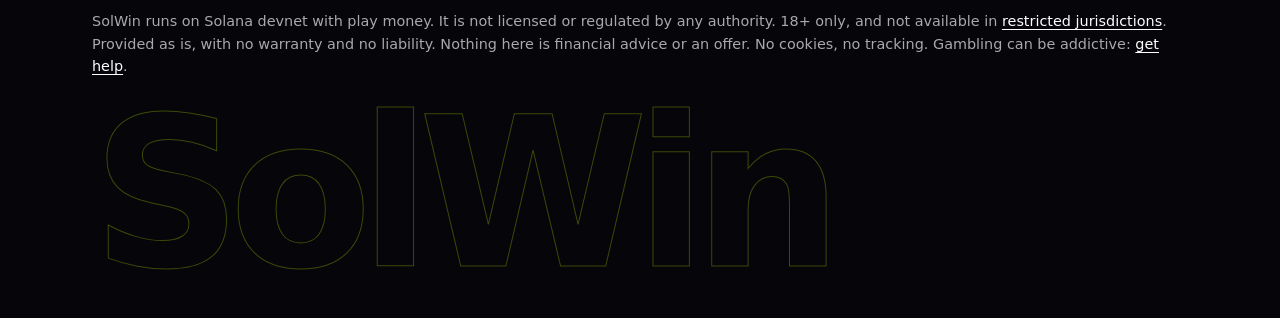
==== commit e198ccd6: "Publish site (source 4bf6990614f5c04fb1b452abcbae71804a9e7d9d)" ====
--- a/index.html
+++ b/index.html
@@ -8,15 +8,15 @@
   <title>SolWin: every spin mines</title>
   <meta name="description" content="SolWin is an on-chain Solana slot where no spin is wasted: every spin pays SOL or mines the $SLW token. Provably random with MagicBlock VRF. Devnet, play money.">
   <meta name="theme-color" content="#07070d">
-  <link rel="icon" type="image/svg+xml" href="assets/solwin-mark.svg">
+  <link rel="icon" type="image/svg+xml" href="assets/favicon.svg">
   <link rel="stylesheet" href="assets/style.css">
 </head>
 <body>
   <a class="skip" href="#main">Skip to content</a>
-  <div class="banner"><div class="wrap"><strong>Devnet only, play money.</strong> Nothing here is real-money gambling or an offer to buy anything. 18+ only; not available in <a href="legal.html#restricted">restricted countries</a>.</div></div>
+  <div class="banner"><div class="wrap"><strong>Devnet · play money</strong> Not real-money gambling or an offer to buy anything. 18+ only; not available in <a href="legal.html#restricted">restricted countries</a>.</div></div>
   <header class="site-header">
     <div class="wrap">
-      <a class="brand" href="./"><img src="assets/solwin-mark.svg" alt="" width="30" height="30">SolWin</a>
+      <a class="brand" href="./"><img src="assets/solwin-mark.svg" alt="" width="36" height="36"><span>Sol<b>Win</b></span></a>
       <nav class="nav" aria-label="Main">
         <a href="./" aria-current="page">Home</a>
         <a href="slw.html">$SLW</a>
@@ -25,17 +25,49 @@
       </nav>
     </div>
   </header>
+  <div class="ticker" aria-hidden="true"><div class="ticker-track">
+    <span>RTP <b>95.88%</b></span><span>House edge <b>4.12%</b></span><span>Losses mine <b>$SLW</b></span><span>Floor <b>0.0002 SOL</b></span><span>Cap <b>1,000,000,000 SLW</b></span><span>Premine <b>0</b></span><span>Randomness <b>MagicBlock VRF</b></span><span>Network <b>devnet</b></span>
+    <span>RTP <b>95.88%</b></span><span>House edge <b>4.12%</b></span><span>Losses mine <b>$SLW</b></span><span>Floor <b>0.0002 SOL</b></span><span>Cap <b>1,000,000,000 SLW</b></span><span>Premine <b>0</b></span><span>Randomness <b>MagicBlock VRF</b></span><span>Network <b>devnet</b></span>
+  </div></div>
 
   <main id="main">
     <section class="hero">
-      <div class="wrap">
-        <p class="eyebrow">On-chain slot · Solana</p>
-        <h1>Every spin <span class="hl">mines.</span></h1>
-        <p class="lede">A win pays <strong>SOL</strong>. A loss mints <strong>$SLW</strong>, a capped, fully backed token you can sell back to the reserve at a fixed floor. No spin leaves you with nothing.</p>
-        <div class="cta">
-          <a class="btn primary" href="play/">Play the demo</a>
-          <a class="btn" href="slw.html">Meet $SLW</a>
-          <a class="btn" href="agents.html">For AI agents</a>
+      <div class="wrap hero-split">
+        <div>
+          <p class="eyebrow">On-chain slot on Solana</p>
+          <h1>No blanks.<br>Every spin <span class="hl">mines.</span></h1>
+          <p class="lede">A win pays <strong>SOL</strong>. A loss mints <strong>$SLW</strong>: a capped token, paid for in SOL the moment it's mined, that you can always sell back to the reserve at a fixed floor.</p>
+          <div class="cta">
+            <a class="btn primary" href="play/">Play the demo <span class="arrow">&rarr;</span></a>
+            <a class="btn" href="slw.html">Meet $SLW</a>
+            <a class="btn" href="agents.html">For AI agents</a>
+          </div>
+        </div>
+
+        <div class="machine" aria-hidden="true">
+          <div class="machine-head"><span>Every spin · pay or mine</span><span class="lights"><i></i><i></i><i></i></span></div>
+          <div class="reels">
+            <div class="reel"><div class="strip">
+              <span class="s-lime">7</span><span class="s-violet">&#9670;</span><span class="s-pink">&#9733;</span><span class="s-cyan">$</span><span class="s-yellow">&#9679;</span><span class="s-lime">W</span>
+              <span class="s-lime">7</span><span class="s-violet">&#9670;</span><span class="s-pink">&#9733;</span><span class="s-cyan">$</span><span class="s-yellow">&#9679;</span><span class="s-lime">W</span>
+            </div></div>
+            <div class="reel"><div class="strip">
+              <span class="s-pink">&#9733;</span><span class="s-lime">W</span><span class="s-yellow">&#9679;</span><span class="s-violet">&#9670;</span><span class="s-lime">7</span><span class="s-cyan">$</span>
+              <span class="s-pink">&#9733;</span><span class="s-lime">W</span><span class="s-yellow">&#9679;</span><span class="s-violet">&#9670;</span><span class="s-lime">7</span><span class="s-cyan">$</span>
+            </div></div>
+            <div class="reel"><div class="strip">
+              <span class="s-cyan">$</span><span class="s-lime">7</span><span class="s-violet">&#9670;</span><span class="s-lime">W</span><span class="s-pink">&#9733;</span><span class="s-yellow">&#9679;</span>
+              <span class="s-cyan">$</span><span class="s-lime">7</span><span class="s-violet">&#9670;</span><span class="s-lime">W</span><span class="s-pink">&#9733;</span><span class="s-yellow">&#9679;</span>
+            </div></div>
+          </div>
+          <div class="tape"><div class="tape-track">
+            <p><span class="k">Win</span><span class="win">+2.40 SOL paid</span></p>
+            <p><span class="k">Loss</span><span class="mine">+412 $SLW mined</span></p>
+            <p><span class="k">Win</span><span class="win">+0.80 SOL paid</span></p>
+            <p><span class="k">Loss</span><span class="mine">+157 $SLW mined</span></p>
+            <p><span class="k">Win</span><span class="win">+2.40 SOL paid</span></p>
+          </div></div>
+          <p class="machine-foot">Illustration · per 1 SOL bet</p>
         </div>
       </div>
     </section>
@@ -43,11 +75,11 @@
     <section aria-labelledby="how">
       <div class="wrap">
         <h2 id="how">How a spin works</h2>
-        <p class="section-lede">One transaction from your wallet. The randomness comes from MagicBlock VRF, verified on-chain before the program settles your spin.</p>
+        <p class="section-lede">One transaction from your wallet. The randomness comes from MagicBlock VRF and is verified on-chain before the program settles your spin.</p>
         <div class="grid three">
-          <div class="card"><span class="step">1</span><h3>Bet</h3><p><code>place_bet</code> splits your SOL: 92% to the vault, 6% to the $SLW reserve, 2% to the jackpot. It asks MagicBlock for randomness in the same transaction.</p></div>
-          <div class="card"><span class="step">2</span><h3>Prove</h3><p>MagicBlock's oracle answers with a VRF proof. The VRF program checks the proof and calls <code>settle_spin</code>. Nobody, us included, can pick the result.</p></div>
-          <div class="card"><span class="step">3</span><h3>Pay or mine</h3><p>A win pays SOL straight to your wallet. A loss mints 100–1,000 $SLW per SOL bet. Either way the reels and amounts are on-chain in the <code>SpinSettled</code> event.</p></div>
+          <div class="card"><span class="step">BET</span><h3>Your SOL splits three ways</h3><p><code>place_bet</code> sends 92% to the vault, 6% to the $SLW reserve and 2% to the jackpot, and asks MagicBlock for randomness in the same transaction.</p></div>
+          <div class="card"><span class="step">PROVE</span><h3>Randomness nobody picks</h3><p>MagicBlock's oracle answers with a VRF proof. The VRF program checks it and calls <code>settle_spin</code>. Nobody, us included, can choose the result.</p></div>
+          <div class="card"><span class="step">PAY / MINE</span><h3>No spin comes back empty</h3><p>A win pays SOL straight to your wallet. A loss mints 100–1,000 $SLW per SOL bet. Either way, the reels and amounts are on-chain in <code>SpinSettled</code>.</p></div>
         </div>
       </div>
     </section>
@@ -55,22 +87,22 @@
     <section aria-labelledby="numbers">
       <div class="wrap">
         <h2 id="numbers">The numbers, stated plainly</h2>
-        <p class="section-lede">From the exact paytable calculation, checked by a 10M-spin simulation in CI. The house has an edge; we tell you how big.</p>
+        <p class="section-lede">From the exact paytable calculation, checked by a 10M-spin simulation in CI. The house has an edge, and we tell you how big it is.</p>
         <div class="grid four">
-          <div class="stat"><div class="value lime">95.88%</div><div class="label">Return to player: SOL wins 87.95%, $SLW at floor 5.93%, jackpot 2%</div></div>
-          <div class="stat"><div class="value">4.12%</div><div class="label">House edge. That's the cost of a spin, on average.</div></div>
-          <div class="stat"><div class="value violet">74.6%</div><div class="label">of spins lose, and every one of those mines $SLW</div></div>
+          <div class="stat"><div class="value lime">95.88%</div><div class="label">Return to player: SOL wins 87.95%, $SLW at the floor 5.93%, jackpot 2%</div></div>
+          <div class="stat"><div class="value">4.12%</div><div class="label">House edge: the average cost of a spin</div></div>
+          <div class="stat"><div class="value violet">74.6%</div><div class="label">of spins lose, and every one of them mines $SLW</div></div>
           <div class="stat"><div class="value">1B</div><div class="label">$SLW hard cap, halving per era, 100% mined by play</div></div>
         </div>
 
         <h3 class="split-title">Where each bet goes</h3>
         <div class="split" role="img" aria-label="Bet split: 92% vault, 6% buyback reserve, 2% jackpot">
-          <span class="vault">92% vault</span><span class="reserve">6%</span><span class="jackpot">2%</span>
+          <span class="vault">92% VAULT</span><span class="reserve">6%</span><span class="jackpot">2%</span>
         </div>
         <ul class="legend-list">
           <li><span class="dot vault"></span><b>Vault 92%</b>: pays SOL wins. The max bet adjusts automatically to what the vault can cover.</li>
           <li><span class="dot reserve"></span><b>Buyback reserve 6%</b>: backs the $SLW floor. Only <code>buyback</code> can take SOL out, and it burns the tokens.</li>
-          <li><span class="dot jackpot"></span><b>Jackpot 2%</b>: 1 in 50,000 per 1 SOL bet wins the whole pool.</li>
+          <li><span class="dot jackpot"></span><b>Jackpot 2%</b>: a 1 in 50,000 chance per 1 SOL bet of winning the whole pool.</li>
         </ul>
       </div>
     </section>
@@ -78,11 +110,11 @@
     <section aria-labelledby="protect">
       <div class="wrap">
         <h2 id="protect">Player protection, enforced by the program</h2>
-        <p class="section-lede">Not settings in a web page: rules in the on-chain program that apply to every wallet, human or agent.</p>
+        <p class="section-lede">These aren't settings on a web page. They're rules in the on-chain program and apply to every wallet, human or agent.</p>
         <div class="grid three">
-          <div class="card"><h3>Limits that stick</h3><p>Daily, weekly and monthly loss limits, a wager limit and a max bet. Lowering is instant; raising waits 24 hours.</p></div>
-          <div class="card"><h3>Cool-off and self-exclusion</h3><p>From one day to permanent. Selling $SLW keeps working while you're excluded, so you can always cash out.</p></div>
-          <div class="card"><h3>New wallets start small</h3><p>0.1 SOL max bet for a wallet's first week, a minimum gap between spins, and a pause switch that can stop new bets but never move funds.</p></div>
+          <div class="card"><span class="step">LIMITS</span><h3>Limits that stick</h3><p>Daily, weekly and monthly loss limits, a wager limit and a max bet. Lowering a limit is instant; raising one waits 24 hours.</p></div>
+          <div class="card"><span class="step">PAUSE</span><h3>Cool-off and self-exclusion</h3><p>From one day to permanent. Selling $SLW keeps working while you're excluded, so you can always cash out.</p></div>
+          <div class="card"><span class="step">NEW</span><h3>New wallets start small</h3><p>A 0.1 SOL max bet in a wallet's first week, a minimum gap between spins, and a pause switch that can stop new bets but never move funds.</p></div>
         </div>
       </div>
     </section>
@@ -101,8 +133,8 @@
             </dl>
           </div>
           <div class="card">
-            <h3>Before mainnet</h3>
-            <p>External audit, multisig for every authority, a gambling licence and legal review. Until then this is a devnet game with play money, and the demo runs off-chain by default.</p>
+            <h3>Before mainnet <span class="badge no">Not yet</span></h3>
+            <p>An external audit, a multisig for every authority, a gambling licence and legal review. Until then this is a devnet game with play money, it isn't regulated by any authority, and the demo runs off-chain by default. <a href="legal.html">Legal and restrictions</a>.</p>
           </div>
         </div>
       </div>
@@ -111,8 +143,9 @@
 
   <footer class="site-footer">
     <div class="wrap">
-      <nav aria-label="Footer"><a href="./">Home</a><a href="slw.html">$SLW</a><a href="agents.html">Agents</a><a href="play/">Play demo</a><a href="legal.html">Legal</a><a href="llms.txt">llms.txt</a><a href="agents.json">agents.json</a></nav>
-      <p>SolWin runs on Solana devnet with play money. 18+ only, and not available in <a href="legal.html#restricted">restricted jurisdictions</a>. Provided as is, with no warranty and no liability. Nothing here is financial advice or an offer. Gambling can be addictive: <a href="legal.html#help">get help</a>.</p>
+      <nav aria-label="Footer"><a href="./">Home</a><a href="slw.html">$SLW</a><a href="agents.html">Agents</a><a href="play/">Play demo</a><a href="legal.html">Legal</a><a href="cookies.html">Cookies</a><a href="llms.txt">llms.txt</a><a href="agents.json">agents.json</a></nav>
+      <p>SolWin runs on Solana devnet with play money. It is not licensed or regulated by any authority. 18+ only, and not available in <a href="legal.html#restricted">restricted jurisdictions</a>. Provided as is, with no warranty and no liability. Nothing here is financial advice or an offer. No cookies, no tracking. Gambling can be addictive: <a href="legal.html#help">get help</a>.</p>
+      <div class="bigmark" aria-hidden="true">SolWin</div>
     </div>
   </footer>
 </body>
--- a/assets/style.css
+++ b/assets/style.css
@@ -1,16 +1,19 @@
-/* SolWin site. Same tokens as the app (src/index.css). System fonts only:
-   no third-party requests, so the Content-Security-Policy can stay 'self'. */
+/* SolWin site: "arcade ticket" identity. Reel windows, tear-off tickets,
+   a facts ticker, chunky press buttons, mono labels on a dot-grid floor.
+   Same colour tokens as the app (src/index.css). System fonts only: no
+   third-party requests, so the Content-Security-Policy stays 'self'. */
 :root {
     --bg: #07070d;
-    --bg-2: #0e0e18;
+    --panel: #0e0e17;
+    --panel-2: #141421;
     --ink: #ffffff;
-    --muted: rgba(255, 255, 255, 0.64);
-    --faint: rgba(255, 255, 255, 0.4);
-    --glass: rgba(255, 255, 255, 0.05);
-    --glass-strong: rgba(255, 255, 255, 0.09);
+    --muted: rgba(255, 255, 255, 0.66);
+    --faint: rgba(255, 255, 255, 0.42);
     --stroke: rgba(255, 255, 255, 0.12);
+    --stroke-strong: rgba(255, 255, 255, 0.26);
 
     --lime: #c6ff00;
+    --lime-ink: #0b1000;
     --pink: #ff3d81;
     --violet: #7c4dff;
     --violet-ink: #b9a2ff;
@@ -18,223 +21,352 @@
     --yellow: #ffd60a;
 
     --font: 'Segoe UI Variable Display', 'SF Pro Display', system-ui, -apple-system, 'Segoe UI', Roboto, 'Helvetica Neue', Arial, sans-serif;
-    --mono: ui-monospace, 'Cascadia Code', 'SF Mono', Menlo, Consolas, monospace;
-
-    --radius-lg: 28px;
-    --radius-md: 20px;
-    --radius-sm: 12px;
-    --wrap: 1120px;
+    --mono: ui-monospace, 'Cascadia Mono', 'Cascadia Code', 'SF Mono', Menlo, Consolas, 'Liberation Mono', monospace;
+
+    --r: 10px;
+    --r-lg: 16px;
+    --wrap: 1160px;
+    --press: 4px;
 
     color-scheme: dark;
 }
 
 * { margin: 0; padding: 0; box-sizing: border-box; }
-
 html { scroll-behavior: smooth; }
 @media (prefers-reduced-motion: reduce) { html { scroll-behavior: auto; } }
 
 body {
     font-family: var(--font);
-    background: var(--bg);
     color: var(--ink);
     line-height: 1.55;
     -webkit-font-smoothing: antialiased;
     overflow-x: hidden;
-}
-
-a { color: var(--lime); text-underline-offset: 3px; }
+    background-color: var(--bg);
+    background-image: radial-gradient(rgba(255, 255, 255, 0.055) 1px, transparent 1.2px);
+    background-size: 24px 24px;
+}
+
+a { color: var(--lime); text-underline-offset: 3px; text-decoration-thickness: 1px; }
 a:hover { color: #e2ff7a; }
 :focus-visible { outline: 3px solid var(--lime); outline-offset: 3px; border-radius: 4px; }
-
-code, pre, .mono { font-family: var(--mono); font-size: 0.92em; }
-code { background: var(--glass-strong); padding: 0.1em 0.4em; border-radius: 6px; overflow-wrap: anywhere; }
+::selection { background: var(--lime); color: var(--lime-ink); }
+
+code, pre, .mono { font-family: var(--mono); font-size: 0.9em; }
+code { background: rgba(198, 255, 0, 0.08); color: #e4ff8f; padding: 0.08em 0.38em; border-radius: 5px; overflow-wrap: anywhere; }
 pre {
-    background: var(--bg-2);
+    background: #05050a;
     border: 1px solid var(--stroke);
-    border-radius: var(--radius-sm);
-    padding: 16px 18px;
+    border-left: 3px solid var(--lime);
+    border-radius: var(--r);
+    padding: 18px 20px;
     overflow-x: auto;
-    line-height: 1.5;
-}
-pre code { background: none; padding: 0; overflow-wrap: normal; }
+    line-height: 1.6;
+}
+pre code { background: none; color: #d8e7b0; padding: 0; overflow-wrap: normal; }
 
 .wrap { max-width: var(--wrap); margin: 0 auto; padding: 0 16px; }
 @media (min-width: 720px) { .wrap { padding: 0 32px; } }
 
-.skip { position: absolute; left: -9999px; top: 8px; background: var(--lime); color: var(--bg); padding: 8px 14px; border-radius: 8px; z-index: 10; }
+.skip { position: absolute; left: -9999px; top: 8px; background: var(--lime); color: var(--lime-ink); padding: 8px 14px; border-radius: 8px; z-index: 10; }
 .skip:focus { left: 8px; }
+.visually-hidden { position: absolute; width: 1px; height: 1px; overflow: hidden; clip: rect(0 0 0 0); white-space: nowrap; }
+
+/* ---- Notice strip ---- */
+.banner { background: var(--lime); color: var(--lime-ink); font-size: 0.86rem; font-weight: 600; }
+.banner .wrap { padding-top: 7px; padding-bottom: 7px; }
+.banner strong { font-weight: 900; text-transform: uppercase; letter-spacing: 0.04em; font-size: 0.8rem; margin-right: 4px; }
+.banner a { color: var(--lime-ink); font-weight: 800; }
+.banner a:hover { color: #000; }
 
 /* ---- Header ---- */
 .site-header {
     position: sticky; top: 0; z-index: 5;
-    background: rgba(7, 7, 13, 0.82);
-    backdrop-filter: blur(12px);
-    -webkit-backdrop-filter: blur(12px);
+    background: rgba(7, 7, 13, 0.9);
+    backdrop-filter: blur(10px);
+    -webkit-backdrop-filter: blur(10px);
     border-bottom: 1px solid var(--stroke);
 }
-.site-header .wrap { display: flex; align-items: center; gap: 16px; min-height: 64px; flex-wrap: wrap; }
-.brand { display: flex; align-items: center; gap: 10px; color: var(--ink); text-decoration: none; font-weight: 800; letter-spacing: -0.01em; font-size: 1.1rem; }
-.brand img { width: 30px; height: 30px; }
-.nav { display: flex; gap: 4px; margin-left: auto; flex-wrap: wrap; }
-.nav a { color: var(--muted); text-decoration: none; padding: 8px 12px; border-radius: 999px; font-weight: 600; font-size: 0.95rem; }
-.nav a:hover { color: var(--ink); background: var(--glass-strong); }
-.nav a[aria-current="page"] { color: var(--bg); background: var(--lime); }
+.site-header .wrap { display: flex; align-items: center; gap: 16px; min-height: 66px; flex-wrap: wrap; }
+.brand { display: flex; align-items: center; gap: 10px; color: var(--ink); text-decoration: none; font-weight: 900; letter-spacing: -0.03em; font-size: 1.32rem; }
+.brand:hover { color: var(--ink); }
+.brand img { width: 36px; height: 36px; transition: transform 0.25s ease; }
+.brand:hover img { transform: rotate(8deg) scale(1.06); }
+.brand b { color: var(--lime); font-weight: 900; }
+.nav { display: flex; gap: 2px; margin-left: auto; flex-wrap: wrap; }
+.nav a {
+    color: var(--muted); text-decoration: none; padding: 8px 12px; border-radius: 8px;
+    font-family: var(--mono); font-size: 0.8rem; font-weight: 700; text-transform: uppercase; letter-spacing: 0.08em;
+}
+.nav a:hover { color: var(--ink); background: rgba(255, 255, 255, 0.07); }
+.nav a[aria-current="page"] { color: var(--lime); box-shadow: inset 0 -2px 0 var(--lime); border-radius: 0; }
 @media (max-width: 560px) {
-    .site-header .wrap { padding-top: 8px; padding-bottom: 8px; }
-    .nav { margin-left: 0; width: 100%; }
-    .nav a { padding: 6px 10px; font-size: 0.9rem; }
-}
-
-.banner {
-    background: linear-gradient(90deg, rgba(124, 77, 255, 0.22), rgba(255, 61, 129, 0.16));
-    border-bottom: 1px solid var(--stroke);
-    font-size: 0.9rem;
-    color: var(--muted);
-}
-.banner .wrap { padding-top: 8px; padding-bottom: 8px; }
-.banner strong { color: var(--ink); }
+    .site-header .wrap { padding-top: 8px; padding-bottom: 6px; gap: 6px; }
+    .nav { margin-left: -10px; width: calc(100% + 10px); }
+    .nav a { padding: 6px 10px; font-size: 0.74rem; }
+}
+
+/* ---- Facts ticker ---- */
+.ticker { border-bottom: 1px solid var(--stroke); background: #0a0a12; overflow: hidden; }
+.ticker-track { display: flex; width: max-content; animation: ticker 48s linear infinite; }
+.ticker span {
+    font-family: var(--mono); font-size: 0.74rem; font-weight: 700; letter-spacing: 0.12em; text-transform: uppercase;
+    color: var(--muted); padding: 9px 0; white-space: nowrap;
+}
+.ticker span::after { content: "\25C6"; color: var(--lime); margin: 0 18px; font-size: 0.6rem; vertical-align: 1px; }
+.ticker b { color: var(--ink); font-weight: 800; }
+@keyframes ticker { to { transform: translateX(-50%); } }
+@media (prefers-reduced-motion: reduce) { .ticker-track { animation: none; } }
 
 /* ---- Hero ---- */
-.hero { position: relative; padding: 88px 0 72px; overflow: hidden; }
+.hero { position: relative; padding: 76px 0 64px; overflow: hidden; }
 .hero::before {
-    content: ""; position: absolute; inset: -40% -10% auto -10%; height: 140%;
+    content: ""; position: absolute; inset: 0;
     background:
-        radial-gradient(40% 50% at 20% 30%, rgba(124, 77, 255, 0.35), transparent 70%),
-        radial-gradient(35% 45% at 85% 20%, rgba(198, 255, 0, 0.16), transparent 70%),
-        radial-gradient(30% 40% at 70% 80%, rgba(255, 61, 129, 0.18), transparent 70%);
+        linear-gradient(180deg, rgba(124, 77, 255, 0.16), transparent 55%),
+        radial-gradient(60% 70% at 85% 30%, rgba(198, 255, 0, 0.09), transparent 70%);
     pointer-events: none;
 }
 .hero .wrap { position: relative; }
-.eyebrow { text-transform: uppercase; letter-spacing: 0.14em; font-size: 0.8rem; font-weight: 700; color: var(--lime); }
-h1 { font-size: clamp(2.6rem, 8vw, 5.4rem); line-height: 0.98; letter-spacing: -0.035em; font-weight: 900; margin: 14px 0 20px; }
-h1 .hl { color: var(--lime); }
-.lede { font-size: clamp(1.1rem, 2.2vw, 1.35rem); color: var(--muted); max-width: 40em; }
+.eyebrow {
+    display: inline-flex; align-items: center; gap: 10px;
+    font-family: var(--mono); text-transform: uppercase; letter-spacing: 0.16em; font-size: 0.76rem; font-weight: 700; color: var(--lime);
+}
+.eyebrow::before { content: ""; width: 26px; height: 2px; background: var(--lime); }
+h1 { font-size: clamp(2.7rem, 8.4vw, 5.8rem); line-height: 0.94; letter-spacing: -0.045em; font-weight: 900; margin: 18px 0 22px; }
+h1 .hl {
+    color: var(--lime);
+    background: linear-gradient(transparent 82%, rgba(198, 255, 0, 0.22) 82%);
+    padding: 0 0.04em;
+}
+.lede { font-size: clamp(1.08rem, 2.1vw, 1.3rem); color: var(--muted); max-width: 38em; }
 .lede strong { color: var(--ink); }
-.cta { display: flex; gap: 12px; flex-wrap: wrap; margin-top: 32px; }
+.cta { display: flex; gap: 14px; flex-wrap: wrap; margin-top: 34px; }
+
 .btn {
     display: inline-flex; align-items: center; gap: 8px;
-    padding: 14px 22px; border-radius: 999px; font-weight: 800; text-decoration: none;
-    border: 1px solid var(--stroke); color: var(--ink); background: var(--glass-strong);
-}
-.btn:hover { color: var(--ink); background: rgba(255, 255, 255, 0.14); }
-.btn.primary { background: var(--lime); color: var(--bg); border-color: var(--lime); }
-.btn.primary:hover { background: #d8ff4d; color: var(--bg); }
-
-.hero-split { display: grid; gap: 40px; align-items: center; }
-@media (min-width: 880px) { .hero-split { grid-template-columns: 1.5fr 1fr; } }
-.hero-mark { width: min(320px, 70vw); justify-self: center; filter: drop-shadow(0 20px 60px rgba(198, 255, 0, 0.25)); }
+    padding: 13px 22px; border-radius: var(--r); font-weight: 850; text-decoration: none; letter-spacing: -0.01em;
+    color: var(--ink); background: var(--panel-2); border: 2px solid var(--stroke-strong);
+    box-shadow: var(--press) var(--press) 0 rgba(255, 255, 255, 0.14);
+    transition: transform 0.08s ease, box-shadow 0.08s ease, background 0.15s ease;
+}
+.btn:hover { color: var(--ink); transform: translate(-1px, -1px); box-shadow: calc(var(--press) + 1px) calc(var(--press) + 1px) 0 rgba(255, 255, 255, 0.2); }
+.btn:active { transform: translate(var(--press), var(--press)); box-shadow: 0 0 0 transparent; }
+.btn.primary { background: var(--lime); color: var(--lime-ink); border-color: var(--lime); box-shadow: var(--press) var(--press) 0 var(--violet); }
+.btn.primary:hover { color: var(--lime-ink); background: #d4ff3a; box-shadow: calc(var(--press) + 1px) calc(var(--press) + 1px) 0 var(--violet); }
+.btn .arrow { font-family: var(--mono); }
+@media (prefers-reduced-motion: reduce) { .btn, .btn:hover, .btn:active { transition: none; transform: none; } }
+
+.hero-split { display: grid; gap: 48px; align-items: center; }
+@media (min-width: 920px) { .hero-split { grid-template-columns: 1.25fr 1fr; } }
+.hero-mark { width: min(300px, 64vw); justify-self: center; filter: drop-shadow(10px 12px 0 rgba(124, 77, 255, 0.55)); }
+
+/* ---- Reel machine (home hero) ---- */
+.machine {
+    justify-self: center; width: min(430px, 100%);
+    background: var(--panel); border: 2px solid var(--stroke-strong); border-radius: 22px; padding: 18px;
+    box-shadow: 10px 10px 0 var(--violet), 0 30px 80px rgba(0, 0, 0, 0.5);
+}
+.machine-head { display: flex; justify-content: space-between; align-items: center; font-family: var(--mono); font-size: 0.7rem; letter-spacing: 0.14em; text-transform: uppercase; color: var(--faint); margin-bottom: 14px; }
+.machine-head .lights { display: flex; gap: 6px; }
+.machine-head .lights i { width: 8px; height: 8px; border-radius: 50%; background: var(--pink); }
+.machine-head .lights i:nth-child(2) { background: var(--yellow); }
+.machine-head .lights i:nth-child(3) { background: var(--lime); }
+.reels { position: relative; display: grid; grid-template-columns: repeat(3, 1fr); gap: 10px; height: 132px; }
+.reels::after {
+    content: ""; position: absolute; left: -6px; right: -6px; top: 50%; height: 2px; margin-top: -1px;
+    background: var(--lime); box-shadow: 0 0 12px rgba(198, 255, 0, 0.8); pointer-events: none;
+}
+.reel { position: relative; overflow: hidden; border-radius: 12px; background: linear-gradient(180deg, #05050a, #15151f 50%, #05050a); border: 1px solid var(--stroke); }
+.reel::before, .reel::after { content: ""; position: absolute; left: 0; right: 0; height: 36px; z-index: 1; pointer-events: none; }
+.reel::before { top: 0; background: linear-gradient(#05050a, transparent); }
+.reel::after { bottom: 0; background: linear-gradient(transparent, #05050a); }
+.strip { display: flex; flex-direction: column; animation: spin 2.4s cubic-bezier(0.45, 0.05, 0.55, 0.95) infinite; }
+.reel:nth-child(2) .strip { animation-duration: 2.9s; animation-delay: -0.6s; }
+.reel:nth-child(3) .strip { animation-duration: 3.4s; animation-delay: -1.3s; }
+.strip span { height: 66px; display: grid; place-items: center; font-size: 2.6rem; font-weight: 900; line-height: 1; }
+.strip .s-lime { color: var(--lime); } .strip .s-pink { color: var(--pink); } .strip .s-violet { color: var(--violet-ink); }
+.strip .s-cyan { color: var(--cyan); } .strip .s-yellow { color: var(--yellow); }
+@keyframes spin { from { transform: translateY(0); } to { transform: translateY(-50%); } }
+
+.tape { margin-top: 16px; height: 50px; overflow: hidden; border-radius: 10px; background: #05050a; border: 1px dashed var(--stroke-strong); }
+.tape-track { animation: tape 14s infinite; }
+.tape p { height: 50px; display: flex; align-items: center; justify-content: space-between; padding: 0 16px; font-family: var(--mono); font-size: 0.86rem; font-weight: 700; letter-spacing: 0.04em; }
+.tape .k { color: var(--faint); text-transform: uppercase; font-size: 0.72rem; letter-spacing: 0.14em; }
+.tape .win { color: var(--lime); } .tape .mine { color: var(--violet-ink); }
+@keyframes tape {
+    0%, 20% { transform: translateY(0); }
+    25%, 45% { transform: translateY(-50px); }
+    50%, 70% { transform: translateY(-100px); }
+    75%, 95% { transform: translateY(-150px); }
+    100% { transform: translateY(-200px); }
+}
+.machine-foot { margin-top: 12px; font-family: var(--mono); font-size: 0.72rem; color: var(--faint); text-align: center; letter-spacing: 0.06em; }
+@media (prefers-reduced-motion: reduce) { .strip, .tape-track { animation: none; } }
 
 /* ---- Sections ---- */
-section { padding: 64px 0; }
-section + section { border-top: 1px solid var(--stroke); }
-h2 { font-size: clamp(1.8rem, 4vw, 2.6rem); line-height: 1.08; letter-spacing: -0.025em; font-weight: 850; margin-bottom: 14px; }
-h3 { font-size: 1.2rem; font-weight: 800; letter-spacing: -0.01em; margin-bottom: 8px; }
-.section-lede { color: var(--muted); max-width: 46em; margin-bottom: 32px; font-size: 1.08rem; }
+main { counter-reset: sec; }
+section { padding: 72px 0; }
+section + section { border-top: 1px dashed var(--stroke); }
+h2 { font-size: clamp(1.9rem, 4.2vw, 2.9rem); line-height: 1.04; letter-spacing: -0.035em; font-weight: 900; margin-bottom: 14px; }
+section:not(.hero) h2::before {
+    counter-increment: sec;
+    content: counter(sec, decimal-leading-zero) " /";
+    display: block; margin-bottom: 10px;
+    font-family: var(--mono); font-size: 0.78rem; font-weight: 700; letter-spacing: 0.18em; color: var(--lime);
+}
+h3 { font-size: 1.16rem; font-weight: 850; letter-spacing: -0.015em; margin-bottom: 8px; }
+.section-lede { color: var(--muted); max-width: 44em; margin-bottom: 34px; font-size: 1.06rem; }
 p + p { margin-top: 12px; }
 .muted { color: var(--muted); }
-.spaced { margin-top: 28px; }
-.spaced-grid { margin-top: 24px; }
-.split-title { margin-top: 40px; }
+.small { font-size: 0.88rem; }
+.spaced { margin-top: 30px; }
+.spaced-grid { margin-top: 26px; }
+.split-title { margin-top: 48px; }
 .card .spaced { margin-top: 18px; }
-pre + .spaced-grid, h3.spaced + pre { margin-top: 12px; }
-.small { font-size: 0.9rem; }
-
-.grid { display: grid; gap: 16px; }
+h3.spaced + pre { margin-top: 12px; }
+
+.grid { display: grid; gap: 18px; }
 @media (min-width: 640px) { .grid.two { grid-template-columns: repeat(2, 1fr); } .grid.three, .grid.four { grid-template-columns: repeat(2, 1fr); } }
 @media (min-width: 960px) { .grid.three { grid-template-columns: repeat(3, 1fr); } .grid.four { grid-template-columns: repeat(4, 1fr); } }
 
+/* Panels */
 .card {
-    background: var(--glass);
+    position: relative;
+    background: var(--panel);
     border: 1px solid var(--stroke);
-    border-radius: var(--radius-md);
-    padding: 24px;
-}
+    border-radius: var(--r-lg);
+    padding: 26px;
+    transition: border-color 0.15s ease, transform 0.15s ease, box-shadow 0.15s ease;
+}
+.card:hover { border-color: var(--stroke-strong); transform: translate(-2px, -2px); box-shadow: 6px 6px 0 rgba(198, 255, 0, 0.18); }
+@media (prefers-reduced-motion: reduce) { .card, .card:hover { transition: none; transform: none; } }
 .card p { color: var(--muted); }
-.card .step { display: inline-grid; place-items: center; width: 34px; height: 34px; border-radius: 50%; background: var(--lime); color: var(--bg); font-weight: 900; margin-bottom: 14px; }
-
-.stat { background: var(--glass); border: 1px solid var(--stroke); border-radius: var(--radius-md); padding: 22px; }
-.stat .value { font-size: clamp(1.9rem, 4vw, 2.6rem); font-weight: 900; letter-spacing: -0.03em; line-height: 1.1; font-variant-numeric: tabular-nums; }
+.card .step {
+    display: inline-grid; place-items: center; min-width: 46px; height: 30px; padding: 0 10px; margin-bottom: 16px;
+    border-radius: 7px; background: var(--lime); color: var(--lime-ink);
+    font-family: var(--mono); font-weight: 800; font-size: 0.82rem; letter-spacing: 0.08em;
+}
+
+/* Tear-off tickets (stats) */
+.stat {
+    position: relative;
+    background: var(--panel-2);
+    border-radius: 12px;
+    padding: 20px 22px 18px;
+    -webkit-mask:
+        radial-gradient(circle 9px at 0 64px, transparent 98%, #000 100%) left / 51% 100% no-repeat,
+        radial-gradient(circle 9px at 100% 64px, transparent 98%, #000 100%) right / 51% 100% no-repeat;
+    mask:
+        radial-gradient(circle 9px at 0 64px, transparent 98%, #000 100%) left / 51% 100% no-repeat,
+        radial-gradient(circle 9px at 100% 64px, transparent 98%, #000 100%) right / 51% 100% no-repeat;
+}
+.stat::before {
+    content: ""; position: absolute; left: 14px; right: 14px; top: 64px;
+    border-top: 2px dashed rgba(255, 255, 255, 0.14);
+}
+.stat::after {
+    content: ""; position: absolute; left: 0; right: 0; top: 0; height: 4px; background: var(--stroke-strong);
+}
+.stat .value {
+    height: 44px; display: flex; align-items: center;
+    font-size: clamp(1.8rem, 3.6vw, 2.35rem); font-weight: 900; letter-spacing: -0.04em; line-height: 1;
+    font-variant-numeric: tabular-nums; margin-bottom: 18px;
+}
 .stat .value.lime { color: var(--lime); }
 .stat .value.violet { color: var(--violet-ink); }
-.stat .label { color: var(--muted); font-size: 0.92rem; margin-top: 6px; }
-
-/* Bet split bar */
-.split { display: flex; height: 56px; border-radius: var(--radius-sm); overflow: hidden; border: 1px solid var(--stroke); margin: 8px 0 14px; }
-.split span { display: flex; align-items: center; justify-content: center; font-weight: 800; font-size: 0.9rem; white-space: nowrap; }
-.split .vault { flex: 92; background: var(--violet); }
-.split .reserve { flex: 6; background: var(--lime); color: var(--bg); min-width: 44px; }
-.split .jackpot { flex: 2; background: var(--pink); min-width: 36px; }
-.legend-list { list-style: none; display: grid; gap: 6px; color: var(--muted); }
+.stat:has(.value.lime)::after { background: var(--lime); }
+.stat:has(.value.violet)::after { background: var(--violet); }
+.stat .label { color: var(--muted); font-size: 0.9rem; line-height: 1.45; }
+
+/* Bet split */
+.split { display: flex; height: 60px; border-radius: 12px; overflow: hidden; border: 2px solid var(--stroke-strong); margin: 10px 0 16px; box-shadow: 6px 6px 0 rgba(255, 255, 255, 0.08); }
+.split span { display: flex; align-items: center; justify-content: center; font-family: var(--mono); font-weight: 800; font-size: 0.86rem; white-space: nowrap; }
+.split .vault { flex: 92; background: repeating-linear-gradient(135deg, var(--violet) 0 14px, #7046f0 14px 28px); }
+.split .reserve { flex: 6; background: var(--lime); color: var(--lime-ink); min-width: 48px; }
+.split .jackpot { flex: 2; background: var(--pink); min-width: 38px; }
+.legend-list { list-style: none; display: grid; gap: 8px; color: var(--muted); }
 .legend-list b { color: var(--ink); }
-.dot { display: inline-block; width: 10px; height: 10px; border-radius: 3px; margin-right: 8px; vertical-align: 0; }
+.dot { display: inline-block; width: 11px; height: 11px; border-radius: 3px; margin-right: 8px; }
 .dot.vault { background: var(--violet); } .dot.reserve { background: var(--lime); } .dot.jackpot { background: var(--pink); }
 
 /* Tables */
-.table-wrap { overflow-x: auto; border: 1px solid var(--stroke); border-radius: var(--radius-sm); }
-table { width: 100%; border-collapse: collapse; font-size: 0.95rem; }
-th, td { text-align: left; padding: 12px 14px; border-bottom: 1px solid var(--stroke); vertical-align: top; }
-th { color: var(--faint); font-weight: 700; font-size: 0.8rem; text-transform: uppercase; letter-spacing: 0.06em; background: var(--glass); }
+.table-wrap { overflow-x: auto; border: 1px solid var(--stroke); border-radius: var(--r-lg); background: var(--panel); }
+table { width: 100%; border-collapse: collapse; font-size: 0.94rem; }
+th, td { text-align: left; padding: 13px 16px; border-bottom: 1px dashed var(--stroke); vertical-align: top; }
+th { color: var(--faint); font-family: var(--mono); font-weight: 700; font-size: 0.72rem; text-transform: uppercase; letter-spacing: 0.1em; }
 tr:last-child td { border-bottom: 0; }
-td.num, th.num { text-align: right; font-variant-numeric: tabular-nums; white-space: nowrap; }
-
-/* Status badges */
-.badge { display: inline-block; font-size: 0.72rem; font-weight: 800; letter-spacing: 0.06em; text-transform: uppercase; padding: 3px 9px; border-radius: 999px; vertical-align: 2px; margin-left: 6px; }
-.badge.live { background: rgba(198, 255, 0, 0.16); color: var(--lime); border: 1px solid rgba(198, 255, 0, 0.4); }
-.badge.proposed { background: rgba(124, 77, 255, 0.18); color: var(--violet-ink); border: 1px solid rgba(124, 77, 255, 0.45); }
-.badge.no { background: rgba(255, 61, 129, 0.14); color: #ff8fb4; border: 1px solid rgba(255, 61, 129, 0.4); }
+td.num, th.num { text-align: right; font-family: var(--mono); font-variant-numeric: tabular-nums; white-space: nowrap; }
+tbody tr:hover td { background: rgba(198, 255, 0, 0.04); }
+
+/* Status stamps */
+.badge {
+    display: inline-block; font-family: var(--mono); font-size: 0.66rem; font-weight: 800; letter-spacing: 0.1em; text-transform: uppercase;
+    padding: 3px 8px; border-radius: 5px; vertical-align: 3px; margin-left: 6px; border: 1.5px solid currentColor; transform: rotate(-2deg);
+}
+.badge.live { color: var(--lime); }
+.badge.proposed { color: var(--violet-ink); }
+.badge.no { color: #ff8fb4; }
 
 .job { display: flex; flex-direction: column; gap: 10px; }
-.job .earn { margin-top: auto; padding-top: 12px; border-top: 1px solid var(--stroke); color: var(--ink); font-size: 0.95rem; }
-.job .earn b { color: var(--lime); }
-
-/* Charts (inline SVG; colours from currentColor and classes) */
+.job .earn { margin-top: auto; padding-top: 14px; border-top: 1px dashed var(--stroke-strong); color: var(--ink); font-size: 0.94rem; }
+.job .earn b { color: var(--lime); font-family: var(--mono); text-transform: uppercase; font-size: 0.78rem; letter-spacing: 0.1em; margin-right: 4px; }
+
+/* Charts (inline SVG) */
 .chart { width: 100%; height: auto; display: block; }
 .chart .bar-lime { fill: var(--lime); }
 .chart .bar-violet { fill: var(--violet); }
-.chart .axis { stroke: var(--stroke); stroke-width: 1; }
-.chart .lbl { fill: var(--muted); font-size: 13px; font-family: var(--font); }
-.chart .val { fill: var(--ink); font-size: 13px; font-weight: 700; font-family: var(--font); }
+.chart .axis { stroke: var(--stroke-strong); stroke-width: 1; stroke-dasharray: 4 4; }
+.chart .lbl { fill: var(--faint); font-size: 12px; font-family: var(--mono); }
+.chart .val { fill: var(--ink); font-size: 13px; font-weight: 700; font-family: var(--mono); }
 .chart-card h3 { margin-bottom: 4px; }
-.chart-card .muted { margin-bottom: 14px; }
-
-/* Formula / callouts */
-.callout { border-left: 4px solid var(--lime); background: var(--glass); padding: 18px 20px; border-radius: 0 var(--radius-sm) var(--radius-sm) 0; }
+.chart-card .muted { margin-bottom: 16px; }
+
+/* Callouts */
+.callout { border: 1px solid var(--stroke); border-left: 4px solid var(--lime); background: var(--panel); padding: 20px 22px; border-radius: 4px var(--r-lg) var(--r-lg) 4px; }
 .callout.warn { border-left-color: var(--pink); }
 .callout p { color: var(--muted); }
 .callout strong { color: var(--ink); }
-
-.kv { display: grid; grid-template-columns: max-content 1fr; gap: 8px 18px; }
-.kv dt { color: var(--faint); font-size: 0.9rem; }
+.callout p + p { margin-top: 10px; }
+
+.kv { display: grid; grid-template-columns: max-content 1fr; gap: 9px 18px; }
+.kv dt { color: var(--faint); font-family: var(--mono); font-size: 0.76rem; text-transform: uppercase; letter-spacing: 0.1em; padding-top: 2px; }
 .kv dd { overflow-wrap: anywhere; }
 @media (max-width: 520px) { .kv { grid-template-columns: 1fr; gap: 2px; } .kv dd { margin-bottom: 10px; } }
 
 /* Live panel */
-.live-head { display: flex; align-items: center; gap: 10px; flex-wrap: wrap; margin-bottom: 16px; }
-.pulse { width: 10px; height: 10px; border-radius: 50%; background: var(--faint); }
-.pulse.ok { background: var(--lime); box-shadow: 0 0 0 0 rgba(198, 255, 0, 0.6); animation: pulse 2s infinite; }
+.live-head { display: flex; align-items: flex-end; gap: 12px; flex-wrap: wrap; margin-bottom: 14px; }
+.live-head h2 { margin-bottom: 0; }
+.pulse { width: 12px; height: 12px; border-radius: 50%; background: var(--faint); margin-bottom: 14px; }
+.pulse.ok { background: var(--lime); animation: pulse 2s infinite; }
 .pulse.err { background: var(--pink); }
-@keyframes pulse { 0% { box-shadow: 0 0 0 0 rgba(198, 255, 0, 0.5); } 70% { box-shadow: 0 0 0 10px rgba(198, 255, 0, 0); } 100% { box-shadow: 0 0 0 0 rgba(198, 255, 0, 0); } }
+@keyframes pulse { 0% { box-shadow: 0 0 0 0 rgba(198, 255, 0, 0.5); } 70% { box-shadow: 0 0 0 12px rgba(198, 255, 0, 0); } 100% { box-shadow: 0 0 0 0 rgba(198, 255, 0, 0); } }
 @media (prefers-reduced-motion: reduce) { .pulse.ok { animation: none; } }
 
-/* Footer */
-.site-footer { border-top: 1px solid var(--stroke); padding: 40px 0 56px; color: var(--muted); font-size: 0.9rem; }
-.site-footer .wrap { display: grid; gap: 14px; }
-.site-footer nav { display: flex; gap: 16px; flex-wrap: wrap; }
-.site-footer a { color: var(--muted); }
-.site-footer a:hover { color: var(--ink); }
-
-/* Legal page */
-.hero-compact { padding: 64px 0 40px; }
+/* Legal and policy pages */
+.hero-compact { padding: 60px 0 36px; }
 .legal > * { max-width: 820px; }
-.legal h2 { font-size: clamp(1.4rem, 3vw, 1.8rem); margin: 44px 0 12px; scroll-margin-top: 90px; }
+.legal h2 { font-size: clamp(1.4rem, 3vw, 1.85rem); margin: 52px 0 12px; scroll-margin-top: 90px; }
 .legal h2:first-child { margin-top: 0; }
 .legal ul { padding-left: 1.3em; display: grid; gap: 8px; color: var(--muted); }
+.legal li::marker { color: var(--lime); }
 .legal li strong, .legal p strong { color: var(--ink); }
 .legal > p { color: var(--muted); }
-.legal p + ul, .legal ul + p { margin-top: 12px; }
-.legal .callout p + p { margin-top: 10px; }
-.toc { display: flex; flex-wrap: wrap; gap: 8px; margin-top: 24px; }
-.toc a { font-size: 0.9rem; padding: 6px 12px; border-radius: 999px; border: 1px solid var(--stroke); background: var(--glass); color: var(--muted); text-decoration: none; }
-.toc a:hover { color: var(--ink); background: var(--glass-strong); }
-.banner a { color: var(--ink); }
+.legal p + ul, .legal ul + p, .legal p + .table-wrap, .legal .table-wrap + p { margin-top: 14px; }
+.toc { display: flex; flex-wrap: wrap; gap: 8px; margin-top: 26px; }
+.toc a {
+    font-family: var(--mono); font-size: 0.74rem; font-weight: 700; text-transform: uppercase; letter-spacing: 0.08em;
+    padding: 7px 11px; border-radius: 7px; border: 1px solid var(--stroke-strong); color: var(--muted); text-decoration: none;
+}
+.toc a:hover { color: var(--lime-ink); background: var(--lime); border-color: var(--lime); }
+
+/* Footer */
+.site-footer { border-top: 2px solid var(--lime); padding: 46px 0 40px; color: var(--muted); font-size: 0.9rem; background: #05050a; overflow: hidden; }
+.site-footer .wrap { display: grid; gap: 16px; }
+.site-footer nav { display: flex; gap: 6px 18px; flex-wrap: wrap; font-family: var(--mono); font-size: 0.78rem; text-transform: uppercase; letter-spacing: 0.08em; }
+.site-footer a { color: var(--muted); }
+.site-footer a:hover { color: var(--lime); }
 .site-footer p a { color: var(--ink); }
+.site-footer .bigmark {
+    font-size: clamp(4rem, 17vw, 13rem); font-weight: 900; letter-spacing: -0.06em; line-height: 0.8;
+    color: transparent; -webkit-text-stroke: 1px rgba(198, 255, 0, 0.28); margin-top: 18px; user-select: none;
+}
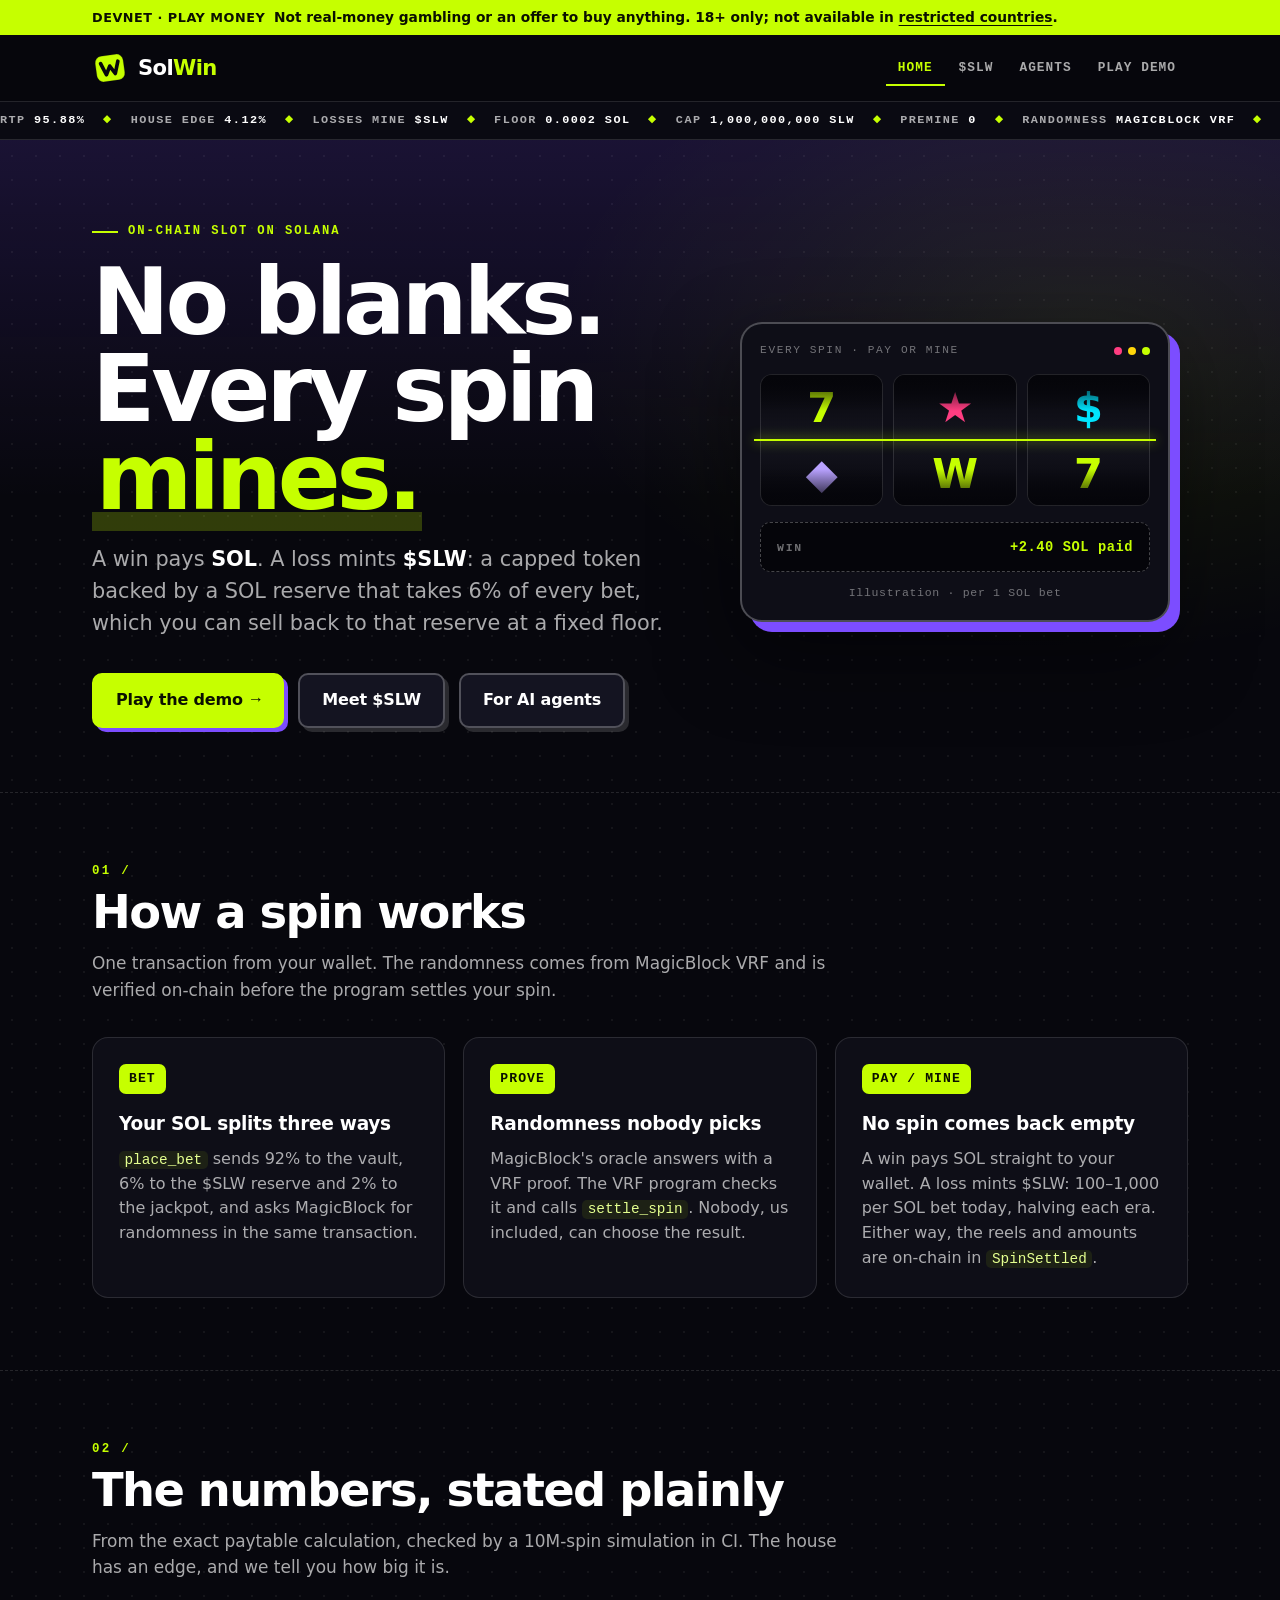
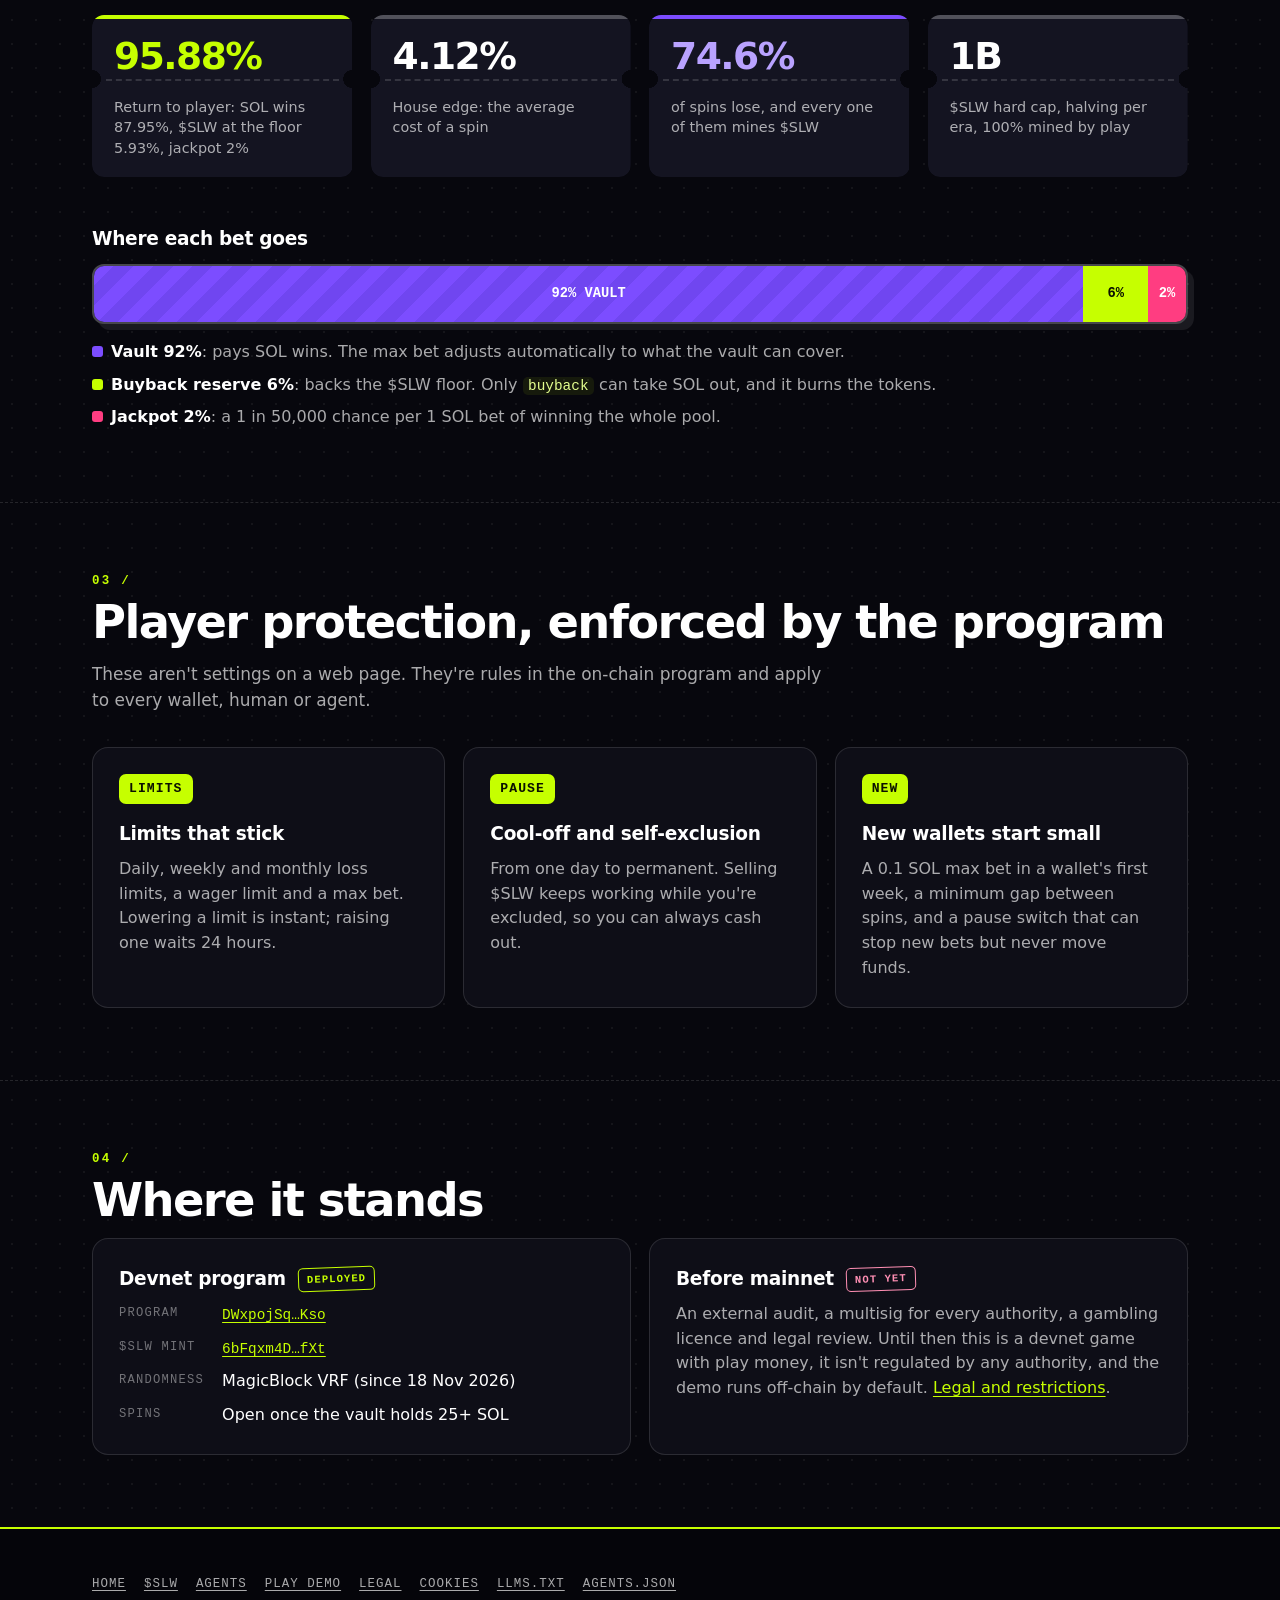
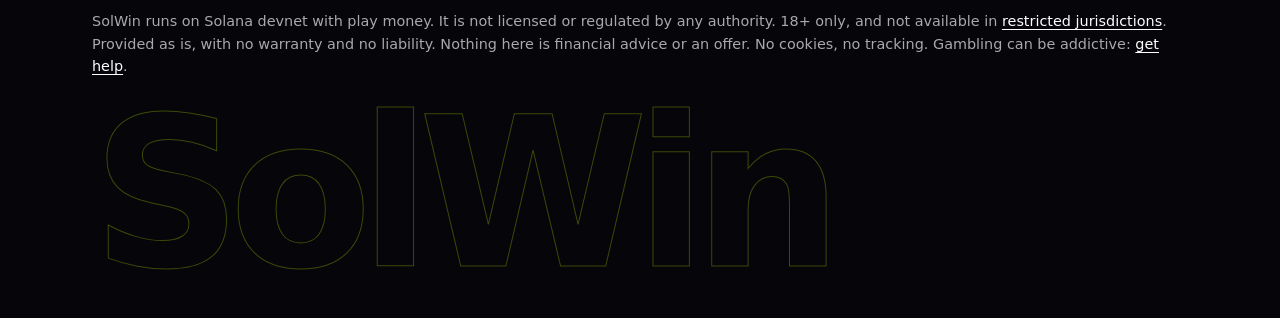
==== commit 6721be0c: "Publish site (source 1166fa4103a3c3ca68a20d9c3098c56f5af5fa09)" ====
--- a/index.html
+++ b/index.html
@@ -36,7 +36,7 @@
         <div>
           <p class="eyebrow">On-chain slot on Solana</p>
           <h1>No blanks.<br>Every spin <span class="hl">mines.</span></h1>
-          <p class="lede">A win pays <strong>SOL</strong>. A loss mints <strong>$SLW</strong>: a capped token, paid for in SOL the moment it's mined, that you can always sell back to the reserve at a fixed floor.</p>
+          <p class="lede">A win pays <strong>SOL</strong>. A loss mints <strong>$SLW</strong>: a capped token backed by a SOL reserve that takes 6% of every bet, which you can sell back to that reserve at a fixed floor.</p>
           <div class="cta">
             <a class="btn primary" href="play/">Play the demo <span class="arrow">&rarr;</span></a>
             <a class="btn" href="slw.html">Meet $SLW</a>
@@ -79,7 +79,7 @@
         <div class="grid three">
           <div class="card"><span class="step">BET</span><h3>Your SOL splits three ways</h3><p><code>place_bet</code> sends 92% to the vault, 6% to the $SLW reserve and 2% to the jackpot, and asks MagicBlock for randomness in the same transaction.</p></div>
           <div class="card"><span class="step">PROVE</span><h3>Randomness nobody picks</h3><p>MagicBlock's oracle answers with a VRF proof. The VRF program checks it and calls <code>settle_spin</code>. Nobody, us included, can choose the result.</p></div>
-          <div class="card"><span class="step">PAY / MINE</span><h3>No spin comes back empty</h3><p>A win pays SOL straight to your wallet. A loss mints 100–1,000 $SLW per SOL bet. Either way, the reels and amounts are on-chain in <code>SpinSettled</code>.</p></div>
+          <div class="card"><span class="step">PAY / MINE</span><h3>No spin comes back empty</h3><p>A win pays SOL straight to your wallet. A loss mints $SLW: 100–1,000 per SOL bet today, halving each era. Either way, the reels and amounts are on-chain in <code>SpinSettled</code>.</p></div>
         </div>
       </div>
     </section>
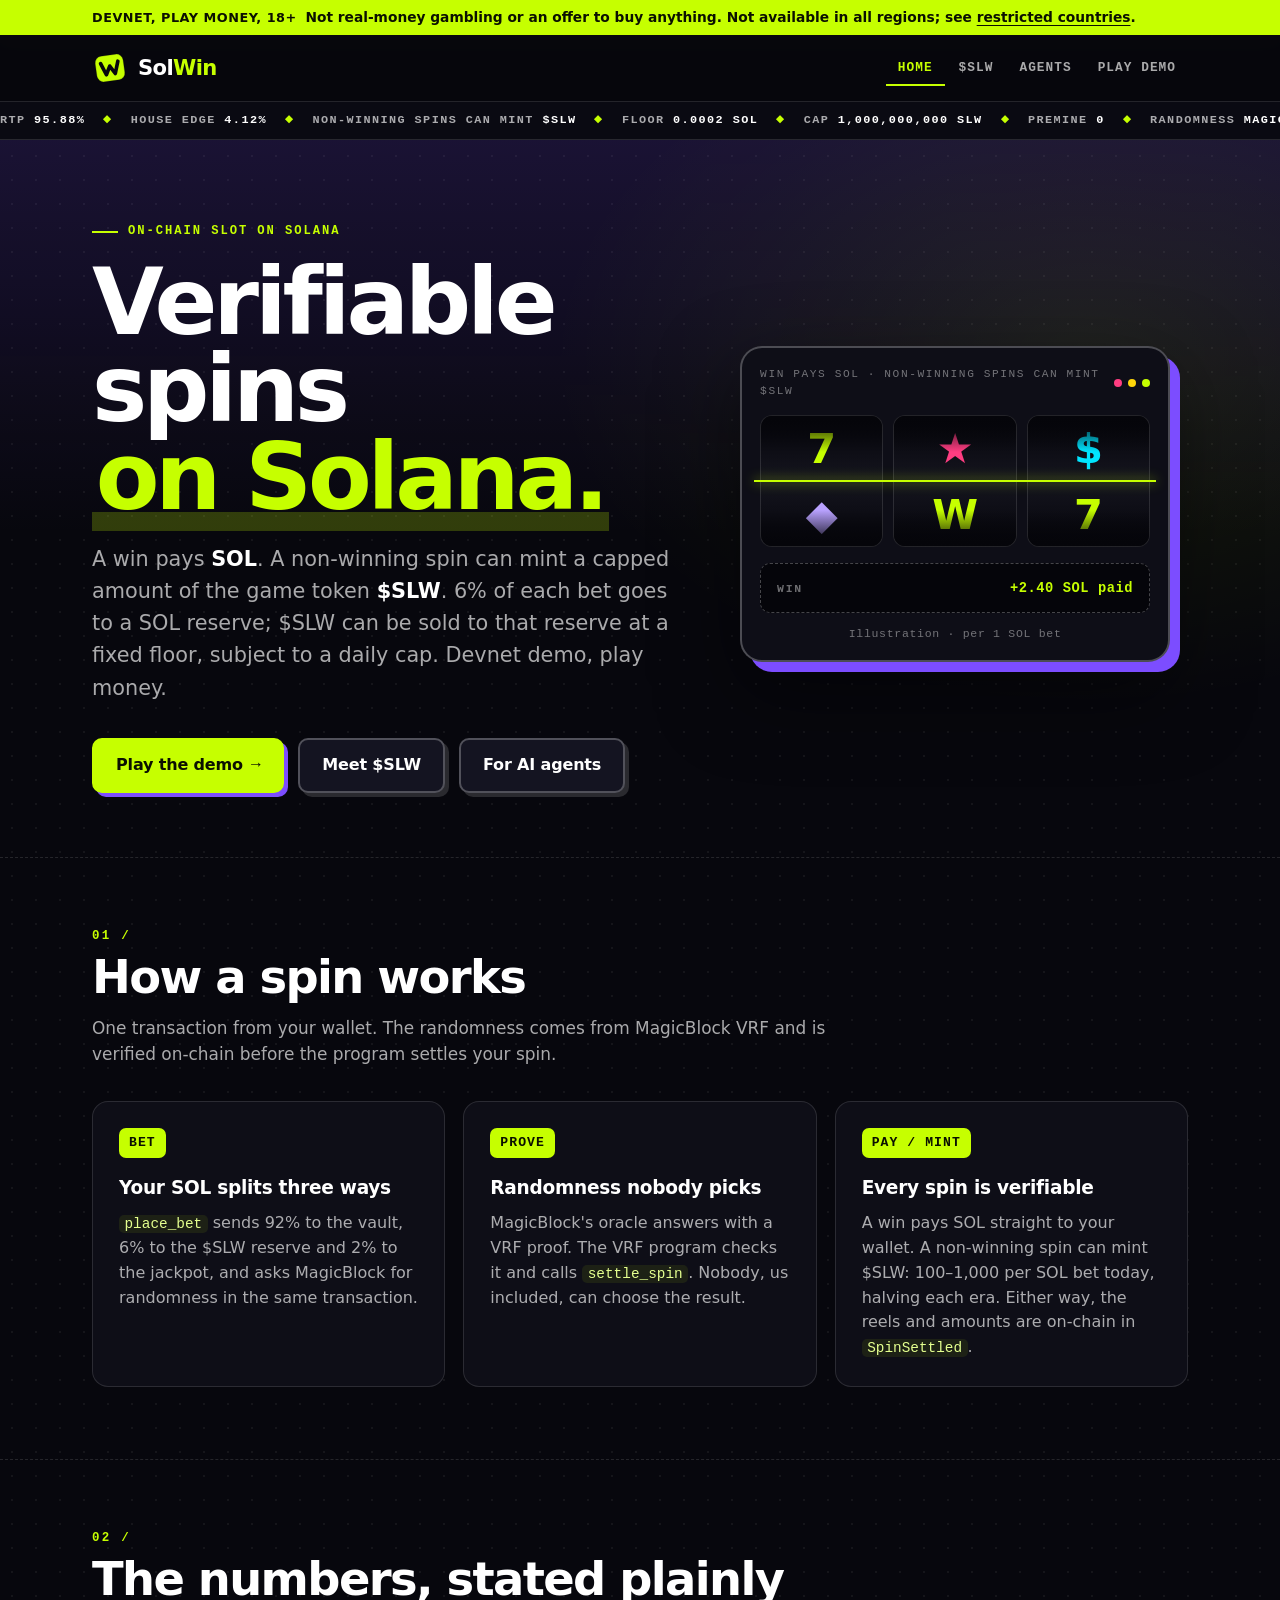
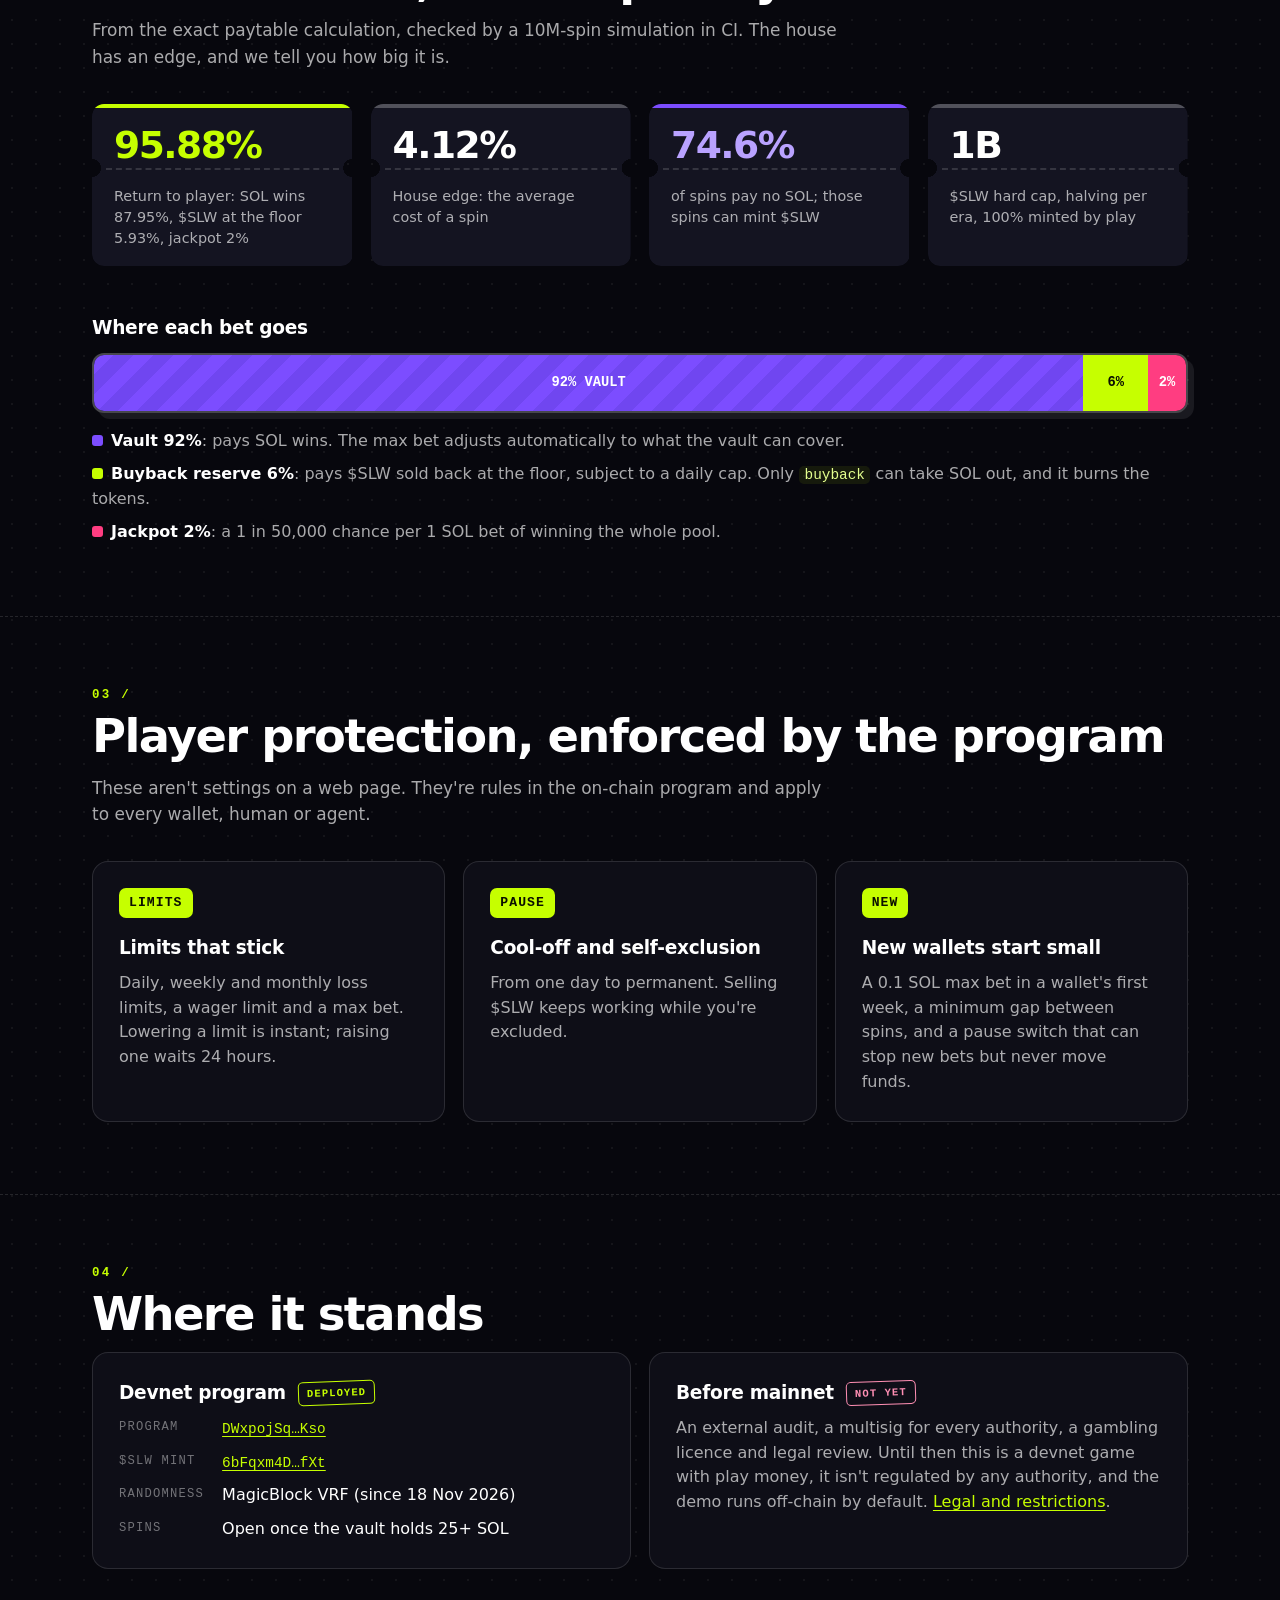
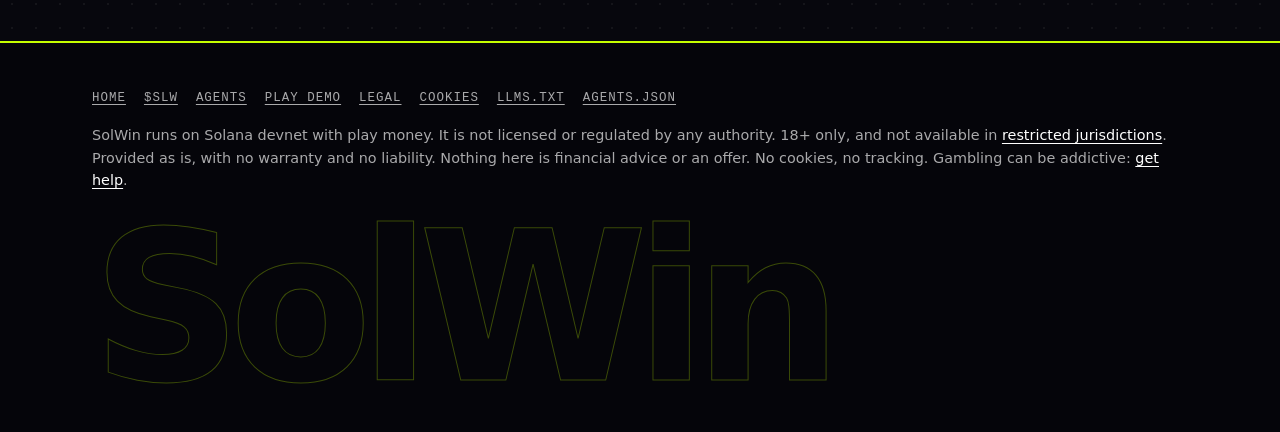
==== commit 544229b8: "Publish site (source 9ebf1c2fc2b9fc10802c159453d2b6e9f4882f3d)" ====
--- a/index.html
+++ b/index.html
@@ -5,15 +5,15 @@
   <meta name="viewport" content="width=device-width, initial-scale=1">
   <meta http-equiv="Content-Security-Policy" content="default-src 'none'; script-src 'self'; style-src 'self'; img-src 'self' data:; connect-src https://api.devnet.solana.com; manifest-src 'self'; base-uri 'none'; form-action 'none'; object-src 'none'">
   <meta name="referrer" content="no-referrer">
-  <title>SolWin: every spin mines</title>
-  <meta name="description" content="SolWin is an on-chain Solana slot where no spin is wasted: every spin pays SOL or mines the $SLW token. Provably random with MagicBlock VRF. Devnet, play money.">
+  <title>SolWin: Verifiable spins on Solana</title>
+  <meta name="description" content="SolWin is an on-chain Solana slot with verifiable spins: a win pays SOL and a non-winning spin can mint the $SLW token. Devnet, play money, 18+. Not available in all regions.">
   <meta name="theme-color" content="#07070d">
   <link rel="icon" type="image/svg+xml" href="assets/favicon.svg">
   <link rel="stylesheet" href="assets/style.css">
 </head>
 <body>
   <a class="skip" href="#main">Skip to content</a>
-  <div class="banner"><div class="wrap"><strong>Devnet · play money</strong> Not real-money gambling or an offer to buy anything. 18+ only; not available in <a href="legal.html#restricted">restricted countries</a>.</div></div>
+  <div class="banner"><div class="wrap"><strong>Devnet, play money, 18+</strong> Not real-money gambling or an offer to buy anything. Not available in all regions; see <a href="legal.html#restricted">restricted countries</a>.</div></div>
   <header class="site-header">
     <div class="wrap">
       <a class="brand" href="./"><img src="assets/solwin-mark.svg" alt="" width="36" height="36"><span>Sol<b>Win</b></span></a>
@@ -26,8 +26,8 @@
     </div>
   </header>
   <div class="ticker" aria-hidden="true"><div class="ticker-track">
-    <span>RTP <b>95.88%</b></span><span>House edge <b>4.12%</b></span><span>Losses mine <b>$SLW</b></span><span>Floor <b>0.0002 SOL</b></span><span>Cap <b>1,000,000,000 SLW</b></span><span>Premine <b>0</b></span><span>Randomness <b>MagicBlock VRF</b></span><span>Network <b>devnet</b></span>
-    <span>RTP <b>95.88%</b></span><span>House edge <b>4.12%</b></span><span>Losses mine <b>$SLW</b></span><span>Floor <b>0.0002 SOL</b></span><span>Cap <b>1,000,000,000 SLW</b></span><span>Premine <b>0</b></span><span>Randomness <b>MagicBlock VRF</b></span><span>Network <b>devnet</b></span>
+    <span>RTP <b>95.88%</b></span><span>House edge <b>4.12%</b></span><span>Non-winning spins can mint <b>$SLW</b></span><span>Floor <b>0.0002 SOL</b></span><span>Cap <b>1,000,000,000 SLW</b></span><span>Premine <b>0</b></span><span>Randomness <b>MagicBlock VRF</b></span><span>Network <b>devnet</b></span>
+    <span>RTP <b>95.88%</b></span><span>House edge <b>4.12%</b></span><span>Non-winning spins can mint <b>$SLW</b></span><span>Floor <b>0.0002 SOL</b></span><span>Cap <b>1,000,000,000 SLW</b></span><span>Premine <b>0</b></span><span>Randomness <b>MagicBlock VRF</b></span><span>Network <b>devnet</b></span>
   </div></div>
 
   <main id="main">
@@ -35,8 +35,8 @@
       <div class="wrap hero-split">
         <div>
           <p class="eyebrow">On-chain slot on Solana</p>
-          <h1>No blanks.<br>Every spin <span class="hl">mines.</span></h1>
-          <p class="lede">A win pays <strong>SOL</strong>. A loss mints <strong>$SLW</strong>: a capped token backed by a SOL reserve that takes 6% of every bet, which you can sell back to that reserve at a fixed floor.</p>
+          <h1>Verifiable spins<br><span class="hl">on Solana.</span></h1>
+          <p class="lede">A win pays <strong>SOL</strong>. A non-winning spin can mint a capped amount of the game token <strong>$SLW</strong>. 6% of each bet goes to a SOL reserve; $SLW can be sold to that reserve at a fixed floor, subject to a daily cap. Devnet demo, play money.</p>
           <div class="cta">
             <a class="btn primary" href="play/">Play the demo <span class="arrow">&rarr;</span></a>
             <a class="btn" href="slw.html">Meet $SLW</a>
@@ -45,7 +45,7 @@
         </div>
 
         <div class="machine" aria-hidden="true">
-          <div class="machine-head"><span>Every spin · pay or mine</span><span class="lights"><i></i><i></i><i></i></span></div>
+          <div class="machine-head"><span>Win pays SOL · non-winning spins can mint $SLW</span><span class="lights"><i></i><i></i><i></i></span></div>
           <div class="reels">
             <div class="reel"><div class="strip">
               <span class="s-lime">7</span><span class="s-violet">&#9670;</span><span class="s-pink">&#9733;</span><span class="s-cyan">$</span><span class="s-yellow">&#9679;</span><span class="s-lime">W</span>
@@ -62,9 +62,9 @@
           </div>
           <div class="tape"><div class="tape-track">
             <p><span class="k">Win</span><span class="win">+2.40 SOL paid</span></p>
-            <p><span class="k">Loss</span><span class="mine">+412 $SLW mined</span></p>
+            <p><span class="k">Loss</span><span class="mine">+412 $SLW minted</span></p>
             <p><span class="k">Win</span><span class="win">+0.80 SOL paid</span></p>
-            <p><span class="k">Loss</span><span class="mine">+157 $SLW mined</span></p>
+            <p><span class="k">Loss</span><span class="mine">+157 $SLW minted</span></p>
             <p><span class="k">Win</span><span class="win">+2.40 SOL paid</span></p>
           </div></div>
           <p class="machine-foot">Illustration · per 1 SOL bet</p>
@@ -79,7 +79,7 @@
         <div class="grid three">
           <div class="card"><span class="step">BET</span><h3>Your SOL splits three ways</h3><p><code>place_bet</code> sends 92% to the vault, 6% to the $SLW reserve and 2% to the jackpot, and asks MagicBlock for randomness in the same transaction.</p></div>
           <div class="card"><span class="step">PROVE</span><h3>Randomness nobody picks</h3><p>MagicBlock's oracle answers with a VRF proof. The VRF program checks it and calls <code>settle_spin</code>. Nobody, us included, can choose the result.</p></div>
-          <div class="card"><span class="step">PAY / MINE</span><h3>No spin comes back empty</h3><p>A win pays SOL straight to your wallet. A loss mints $SLW: 100–1,000 per SOL bet today, halving each era. Either way, the reels and amounts are on-chain in <code>SpinSettled</code>.</p></div>
+          <div class="card"><span class="step">PAY / MINT</span><h3>Every spin is verifiable</h3><p>A win pays SOL straight to your wallet. A non-winning spin can mint $SLW: 100–1,000 per SOL bet today, halving each era. Either way, the reels and amounts are on-chain in <code>SpinSettled</code>.</p></div>
         </div>
       </div>
     </section>
@@ -91,8 +91,8 @@
         <div class="grid four">
           <div class="stat"><div class="value lime">95.88%</div><div class="label">Return to player: SOL wins 87.95%, $SLW at the floor 5.93%, jackpot 2%</div></div>
           <div class="stat"><div class="value">4.12%</div><div class="label">House edge: the average cost of a spin</div></div>
-          <div class="stat"><div class="value violet">74.6%</div><div class="label">of spins lose, and every one of them mines $SLW</div></div>
-          <div class="stat"><div class="value">1B</div><div class="label">$SLW hard cap, halving per era, 100% mined by play</div></div>
+          <div class="stat"><div class="value violet">74.6%</div><div class="label">of spins pay no SOL; those spins can mint $SLW</div></div>
+          <div class="stat"><div class="value">1B</div><div class="label">$SLW hard cap, halving per era, 100% minted by play</div></div>
         </div>
 
         <h3 class="split-title">Where each bet goes</h3>
@@ -101,7 +101,7 @@
         </div>
         <ul class="legend-list">
           <li><span class="dot vault"></span><b>Vault 92%</b>: pays SOL wins. The max bet adjusts automatically to what the vault can cover.</li>
-          <li><span class="dot reserve"></span><b>Buyback reserve 6%</b>: backs the $SLW floor. Only <code>buyback</code> can take SOL out, and it burns the tokens.</li>
+          <li><span class="dot reserve"></span><b>Buyback reserve 6%</b>: pays $SLW sold back at the floor, subject to a daily cap. Only <code>buyback</code> can take SOL out, and it burns the tokens.</li>
           <li><span class="dot jackpot"></span><b>Jackpot 2%</b>: a 1 in 50,000 chance per 1 SOL bet of winning the whole pool.</li>
         </ul>
       </div>
@@ -113,7 +113,7 @@
         <p class="section-lede">These aren't settings on a web page. They're rules in the on-chain program and apply to every wallet, human or agent.</p>
         <div class="grid three">
           <div class="card"><span class="step">LIMITS</span><h3>Limits that stick</h3><p>Daily, weekly and monthly loss limits, a wager limit and a max bet. Lowering a limit is instant; raising one waits 24 hours.</p></div>
-          <div class="card"><span class="step">PAUSE</span><h3>Cool-off and self-exclusion</h3><p>From one day to permanent. Selling $SLW keeps working while you're excluded, so you can always cash out.</p></div>
+          <div class="card"><span class="step">PAUSE</span><h3>Cool-off and self-exclusion</h3><p>From one day to permanent. Selling $SLW keeps working while you're excluded.</p></div>
           <div class="card"><span class="step">NEW</span><h3>New wallets start small</h3><p>A 0.1 SOL max bet in a wallet's first week, a minimum gap between spins, and a pause switch that can stop new bets but never move funds.</p></div>
         </div>
       </div>
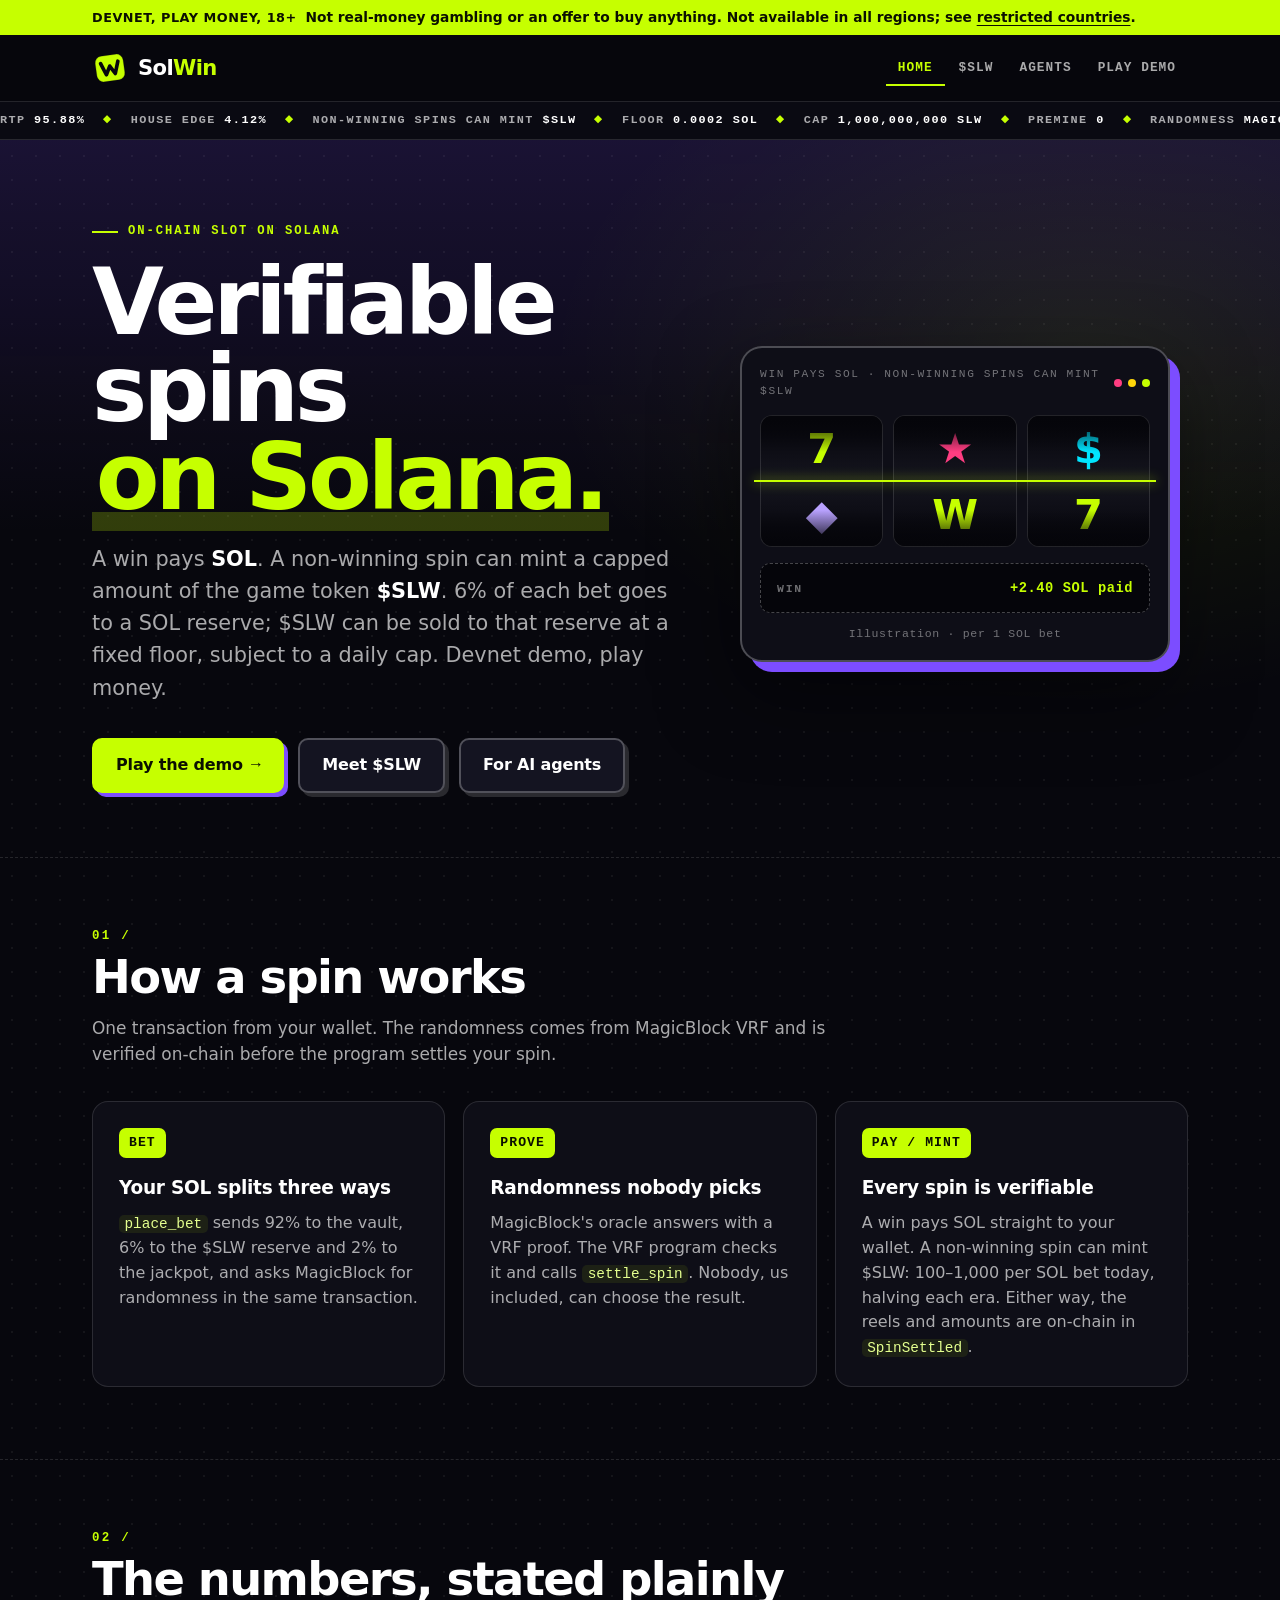
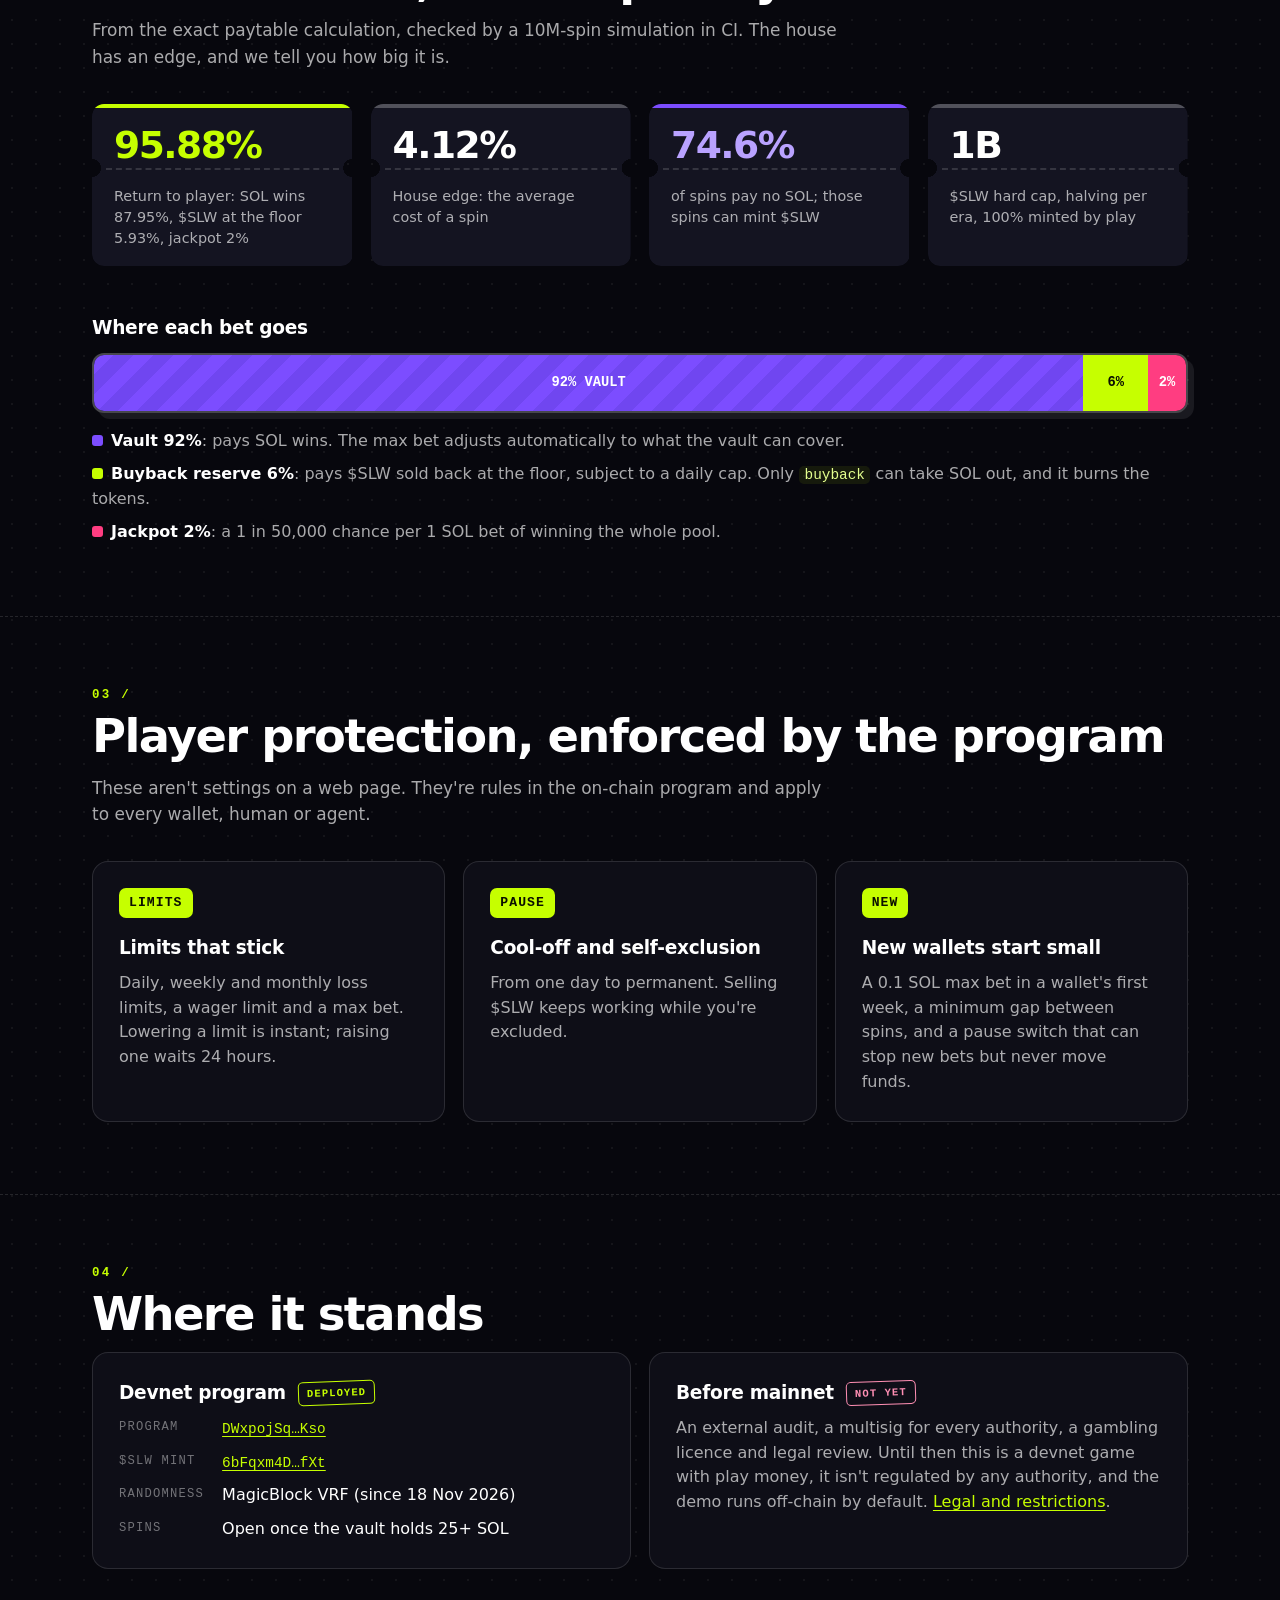
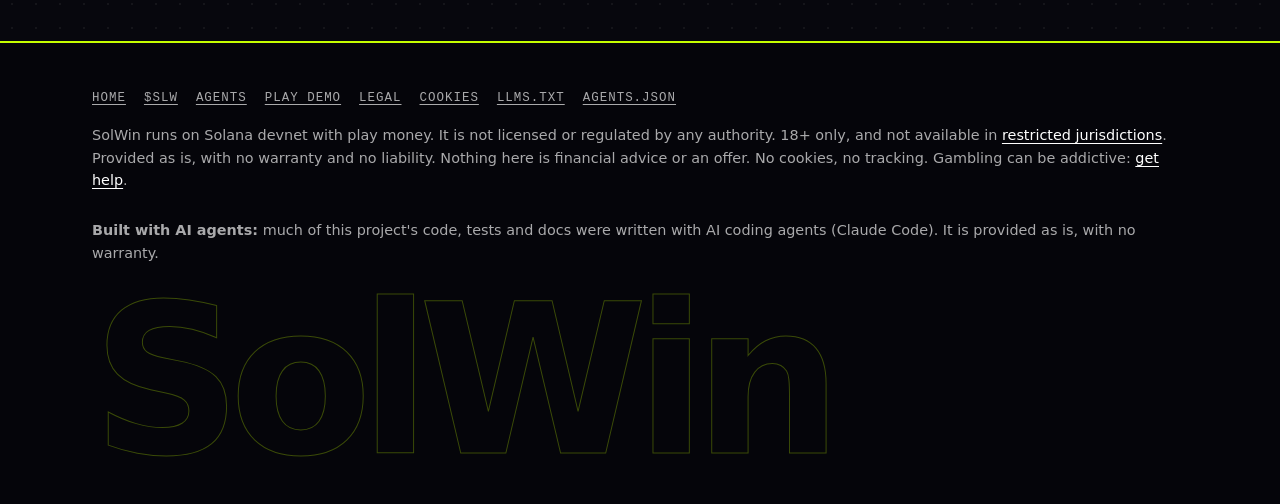
==== commit cbb17d15: "Publish site (source 1c08455c5601f546bd928193e078cf0e7b93d2c0)" ====
--- a/index.html
+++ b/index.html
@@ -145,6 +145,7 @@
     <div class="wrap">
       <nav aria-label="Footer"><a href="./">Home</a><a href="slw.html">$SLW</a><a href="agents.html">Agents</a><a href="play/">Play demo</a><a href="legal.html">Legal</a><a href="cookies.html">Cookies</a><a href="llms.txt">llms.txt</a><a href="agents.json">agents.json</a></nav>
       <p>SolWin runs on Solana devnet with play money. It is not licensed or regulated by any authority. 18+ only, and not available in <a href="legal.html#restricted">restricted jurisdictions</a>. Provided as is, with no warranty and no liability. Nothing here is financial advice or an offer. No cookies, no tracking. Gambling can be addictive: <a href="legal.html#help">get help</a>.</p>
+      <p><strong>Built with AI agents:</strong> much of this project's code, tests and docs were written with AI coding agents (Claude Code). It is provided as is, with no warranty.</p>
       <div class="bigmark" aria-hidden="true">SolWin</div>
     </div>
   </footer>
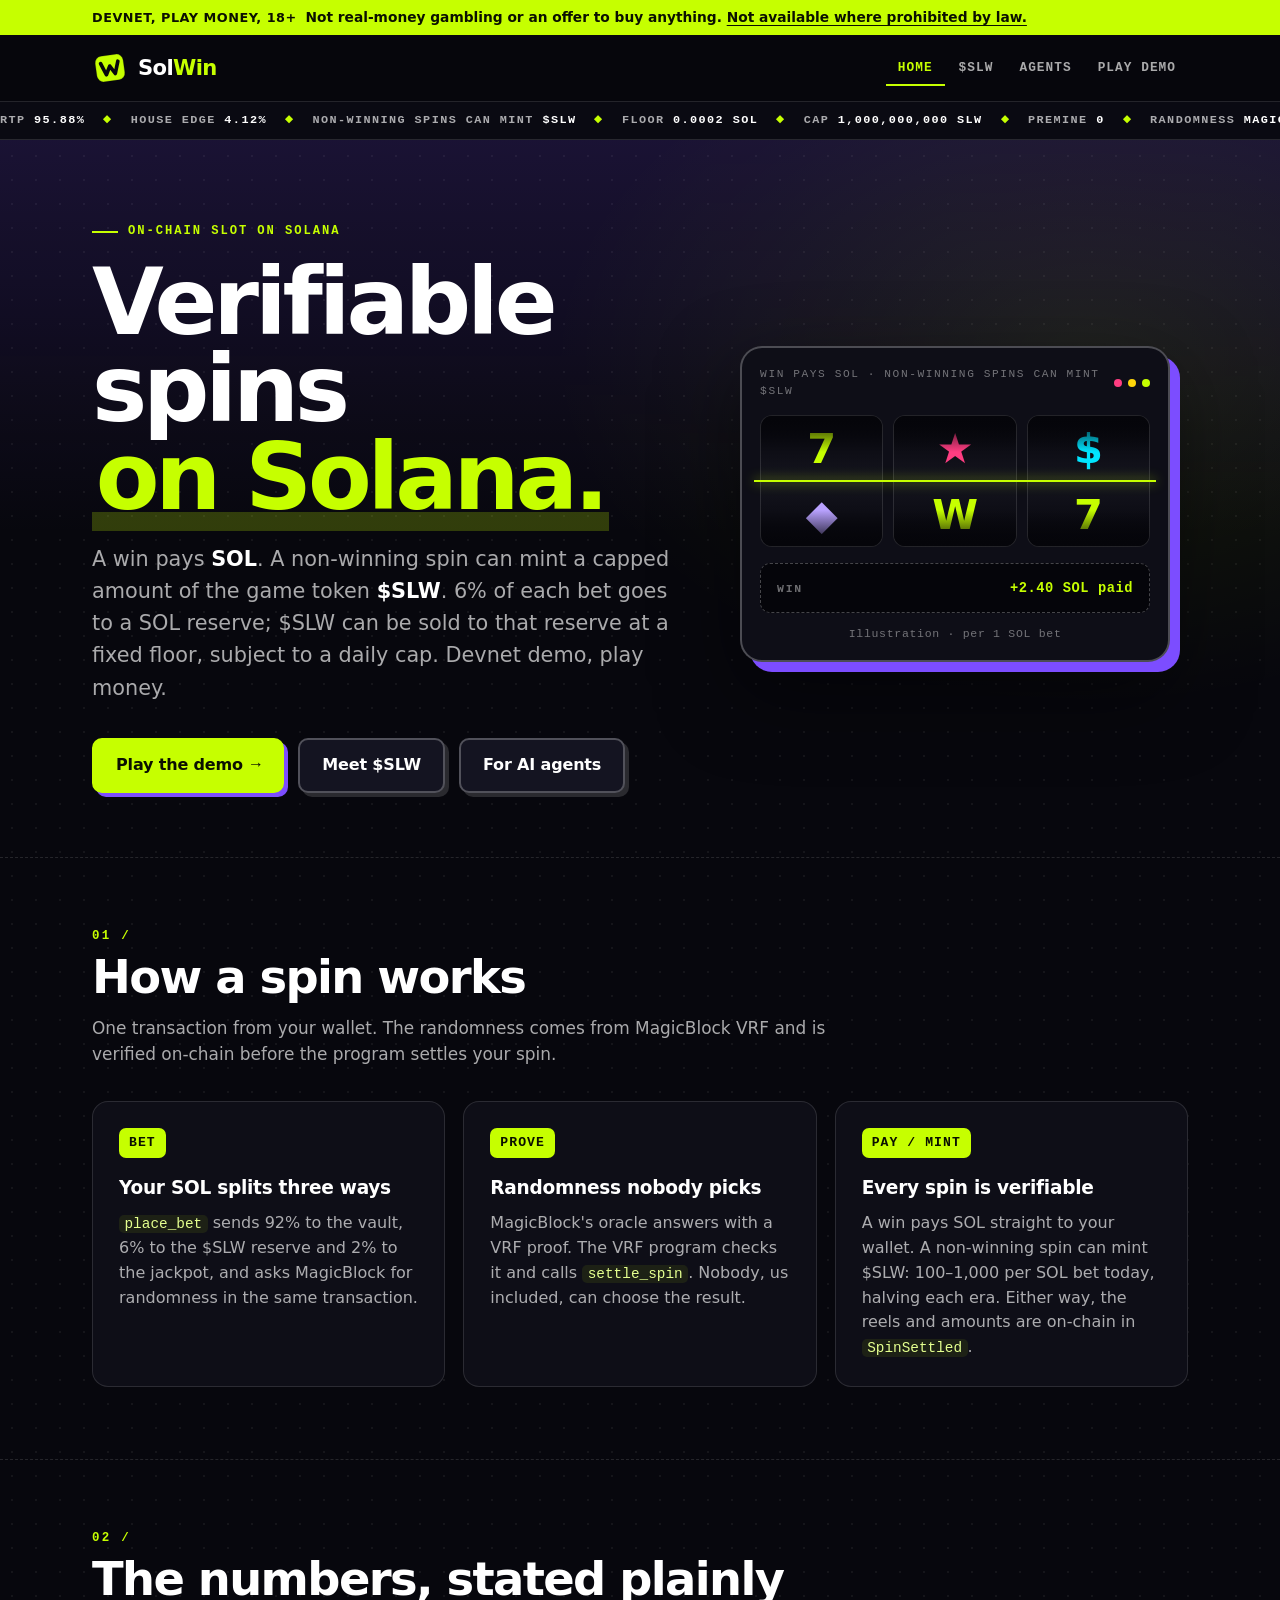
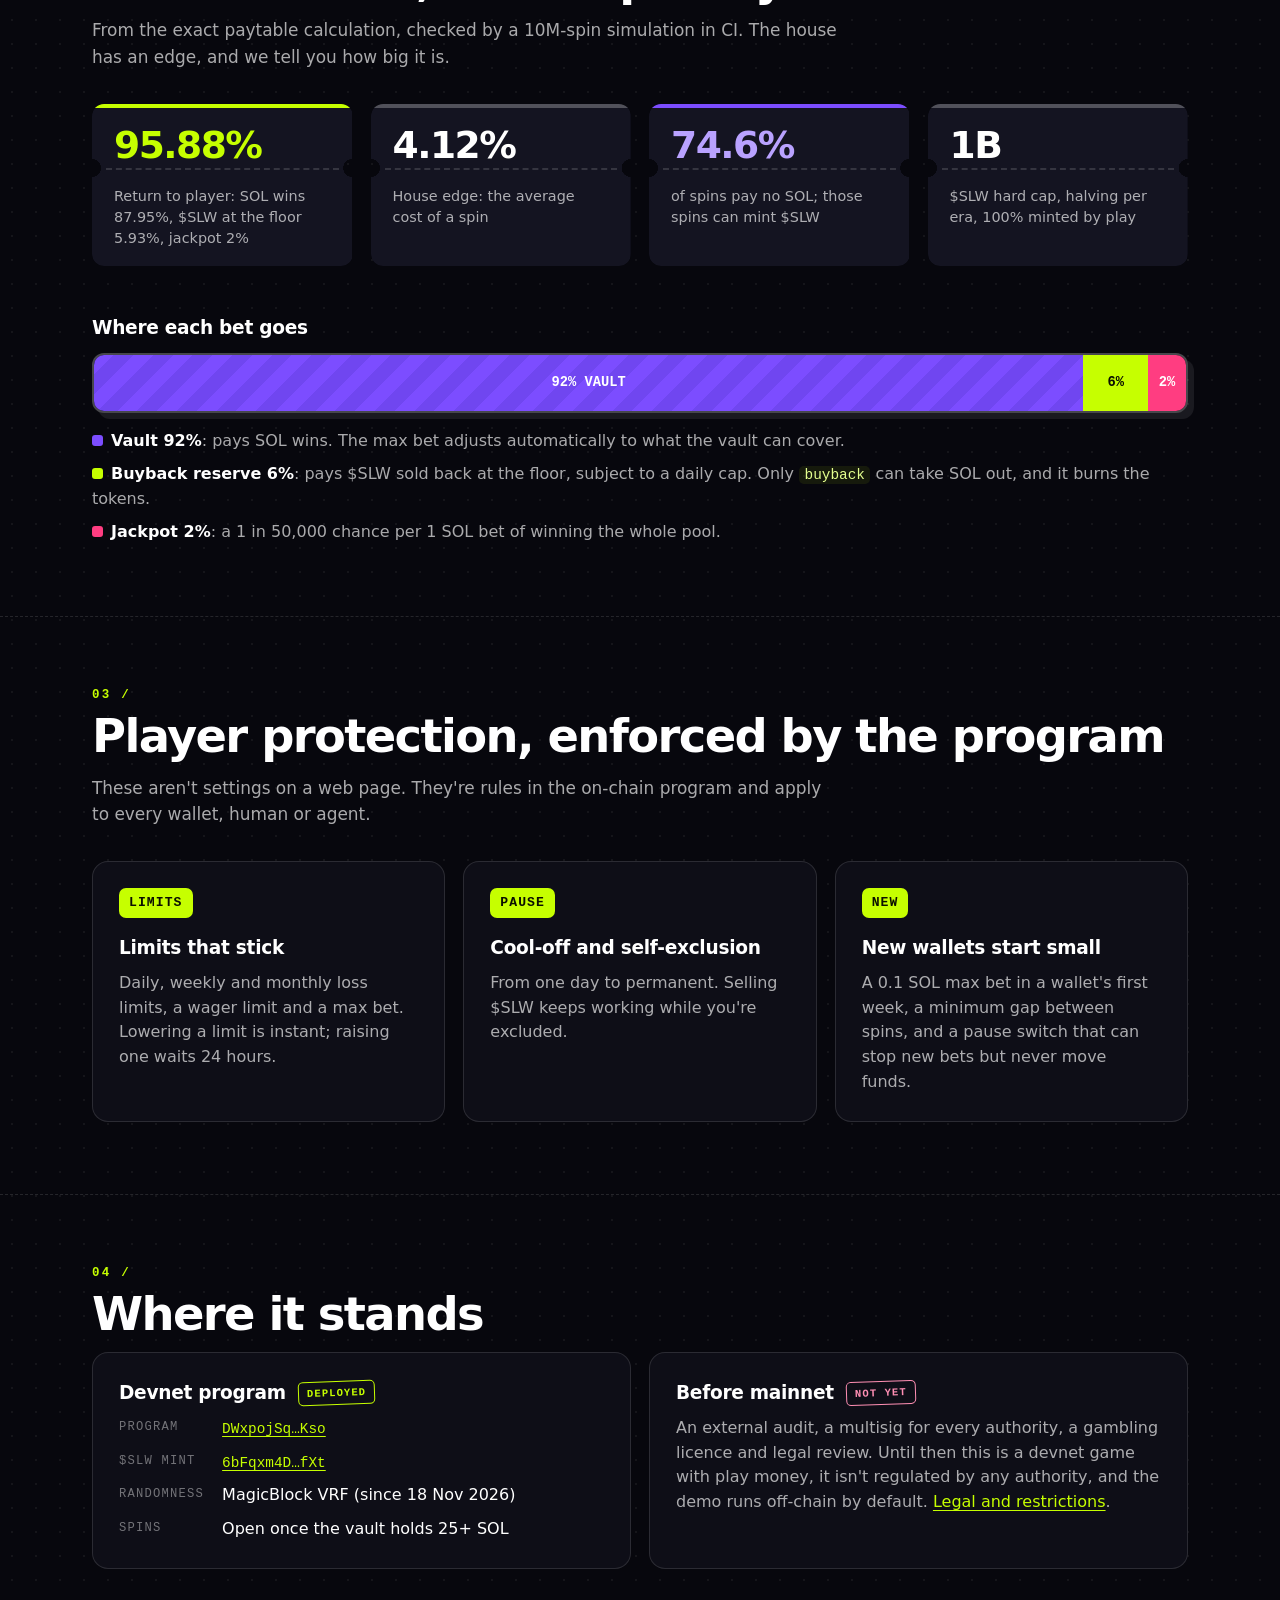
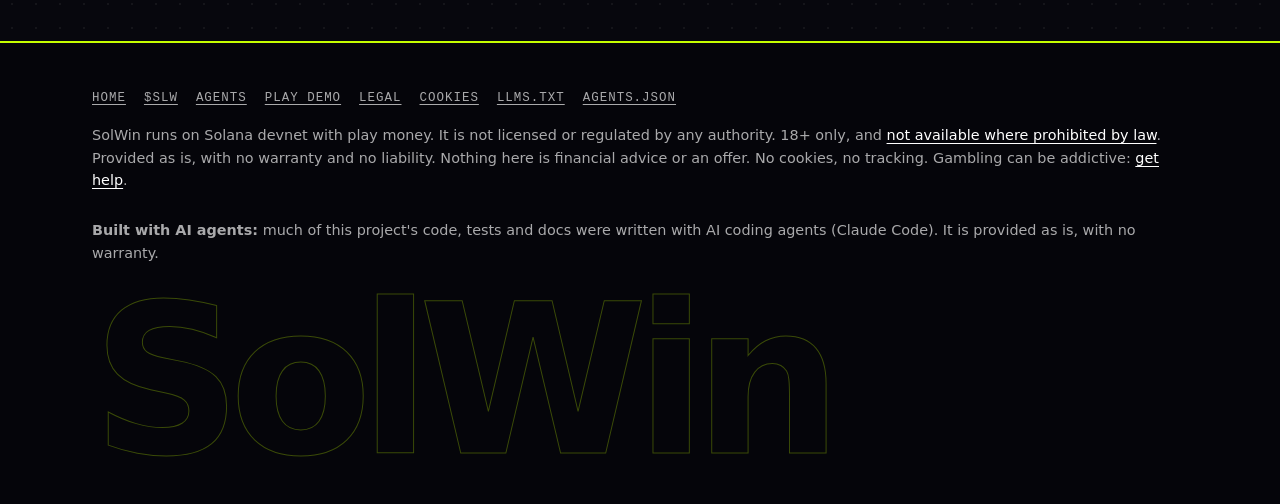
==== commit f8864617: "Publish site (source 8fcb59ab88a49ef3afb76b97d69b0b7a82ec7b1d)" ====
--- a/index.html
+++ b/index.html
@@ -13,7 +13,7 @@
 </head>
 <body>
   <a class="skip" href="#main">Skip to content</a>
-  <div class="banner"><div class="wrap"><strong>Devnet, play money, 18+</strong> Not real-money gambling or an offer to buy anything. Not available in all regions; see <a href="legal.html#restricted">restricted countries</a>.</div></div>
+  <div class="banner"><div class="wrap"><strong>Devnet, play money, 18+</strong> Not real-money gambling or an offer to buy anything. <a href="legal.html#restricted">Not available where prohibited by law.</a></div></div>
   <header class="site-header">
     <div class="wrap">
       <a class="brand" href="./"><img src="assets/solwin-mark.svg" alt="" width="36" height="36"><span>Sol<b>Win</b></span></a>
@@ -144,7 +144,7 @@
   <footer class="site-footer">
     <div class="wrap">
       <nav aria-label="Footer"><a href="./">Home</a><a href="slw.html">$SLW</a><a href="agents.html">Agents</a><a href="play/">Play demo</a><a href="legal.html">Legal</a><a href="cookies.html">Cookies</a><a href="llms.txt">llms.txt</a><a href="agents.json">agents.json</a></nav>
-      <p>SolWin runs on Solana devnet with play money. It is not licensed or regulated by any authority. 18+ only, and not available in <a href="legal.html#restricted">restricted jurisdictions</a>. Provided as is, with no warranty and no liability. Nothing here is financial advice or an offer. No cookies, no tracking. Gambling can be addictive: <a href="legal.html#help">get help</a>.</p>
+      <p>SolWin runs on Solana devnet with play money. It is not licensed or regulated by any authority. 18+ only, and <a href="legal.html#restricted">not available where prohibited by law</a>. Provided as is, with no warranty and no liability. Nothing here is financial advice or an offer. No cookies, no tracking. Gambling can be addictive: <a href="legal.html#help">get help</a>.</p>
       <p><strong>Built with AI agents:</strong> much of this project's code, tests and docs were written with AI coding agents (Claude Code). It is provided as is, with no warranty.</p>
       <div class="bigmark" aria-hidden="true">SolWin</div>
     </div>
